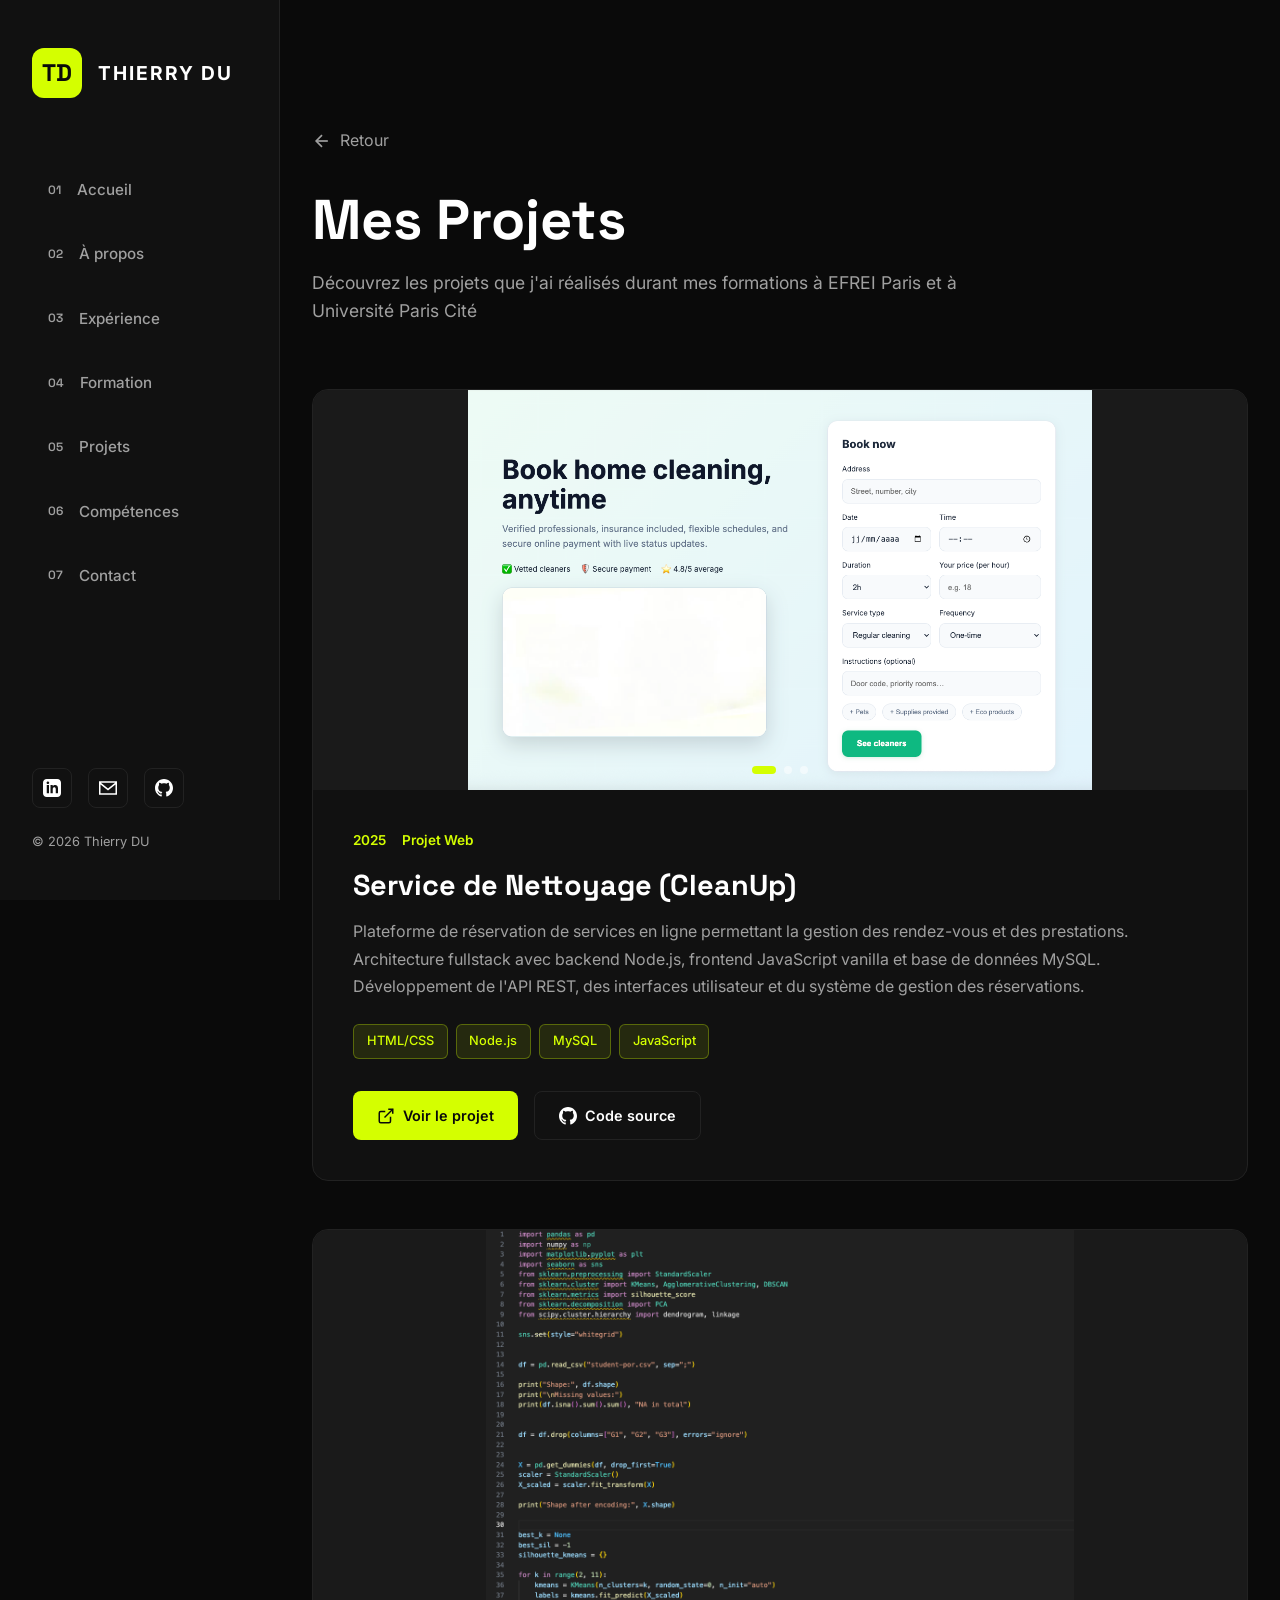
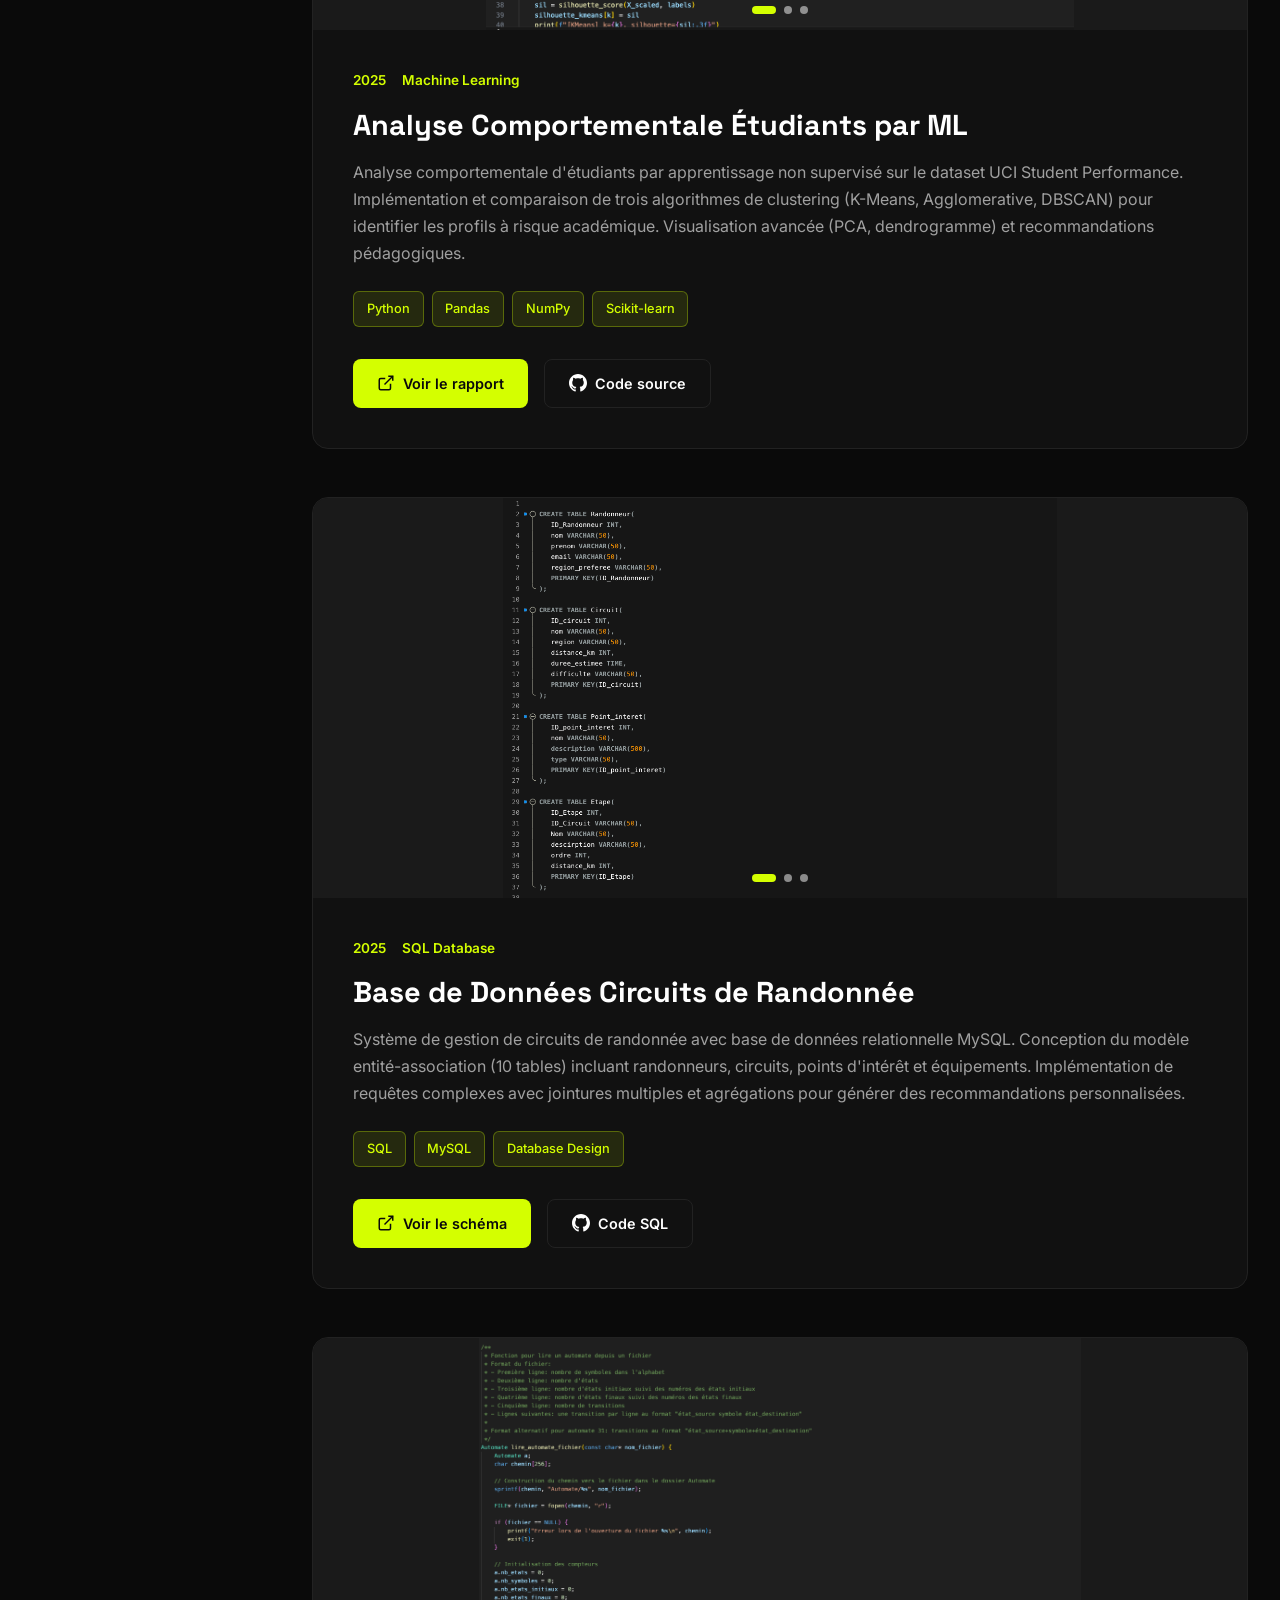
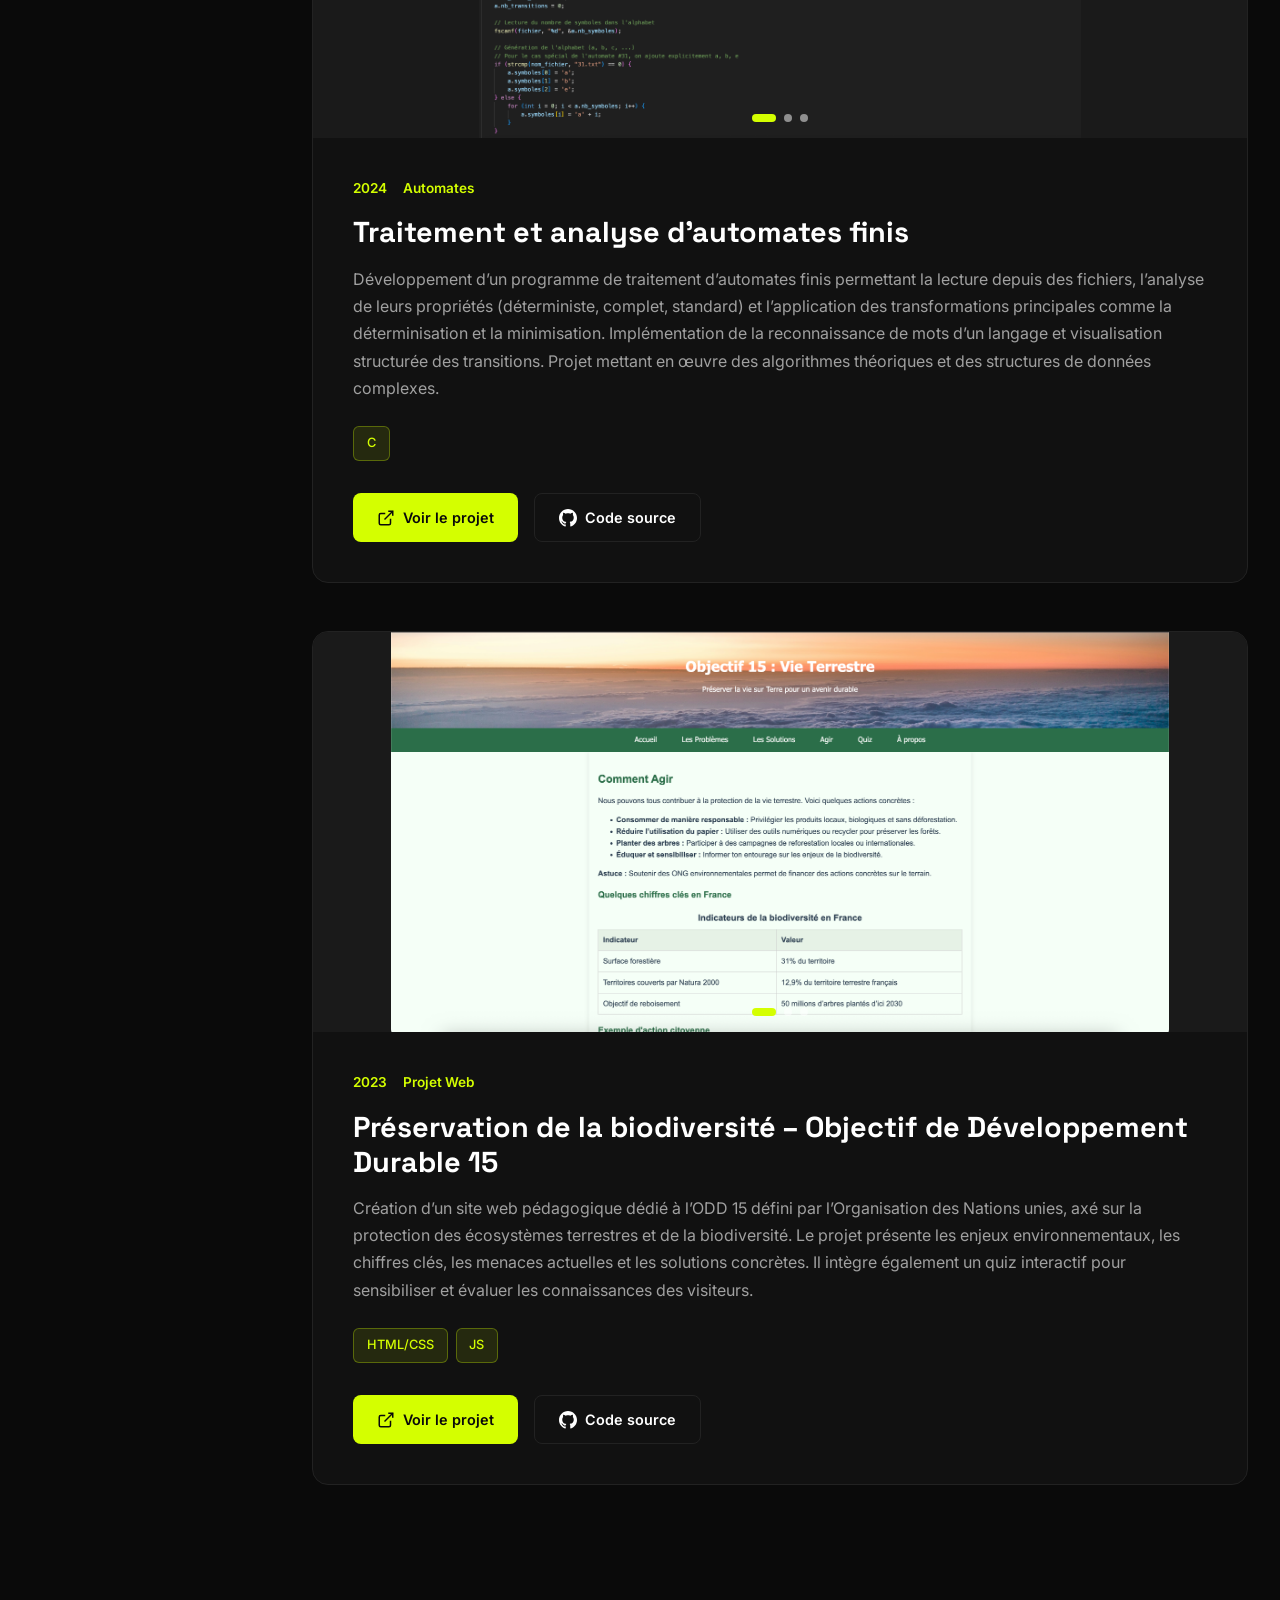
==== projet.html @ cf944ee0 "Add files via upload" ====
<!DOCTYPE html>
<html lang="fr">
<head>
    <meta charset="UTF-8">
    <meta name="viewport" content="width=device-width, initial-scale=1.0">
    <title>Mes Projets - Thierry DU</title>
    <link rel="stylesheet" href="style.css">
    <link rel="preconnect" href="https://fonts.googleapis.com">
    <link rel="preconnect" href="https://fonts.gstatic.com" crossorigin>
    <link href="https://fonts.googleapis.com/css2?family=Space+Grotesk:wght@400;500;600;700&family=Inter:wght@300;400;500;600;700&display=swap" rel="stylesheet">
</head>
<body>
    
    <!-- Sidebar Navigation -->
    <aside class="sidebar">
        <div class="logo">
            <span class="logo-initial">TD</span>
            <span class="logo-name">THIERRY DU</span>
        </div>
        
        <nav class="nav">
            <a href="index.html#home" class="nav-item">
                <span class="nav-number">01</span>
                <span class="nav-label">Accueil</span>
            </a>
            <a href="index.html#about" class="nav-item">
                <span class="nav-number">02</span>
                <span class="nav-label">À propos</span>
            </a>
            <a href="index.html#experience" class="nav-item">
                <span class="nav-number">03</span>
                <span class="nav-label">Expérience</span>
            </a>
            <a href="index.html#education" class="nav-item">
                <span class="nav-number">04</span>
                <span class="nav-label">Formation</span>
            </a>
            <!-- APRÈS (scroll vers la section) ✅ -->
        <a href="#projects-cta" class="nav-item">
            <span class="nav-number">05</span>
            <span class="nav-label">Projets</span>
        </a>

            <a href="index.html#skills" class="nav-item">
                <span class="nav-number">06</span>
                <span class="nav-label">Compétences</span>
            </a>
            <a href="index.html#contact" class="nav-item">
                <span class="nav-number">07</span>
                <span class="nav-label">Contact</span>
            </a>
        </nav>
        
        <div class="sidebar-footer">
            <div class="social-icons">
                <a href="https://www.linkedin.com/in/thierry-du-90647b320" target="_blank" class="social-link" aria-label="LinkedIn">
                    <svg viewBox="0 0 24 24" fill="currentColor">
                        <path d="M19 0h-14c-2.761 0-5 2.239-5 5v14c0 2.761 2.239 5 5 5h14c2.762 0 5-2.239 5-5v-14c0-2.761-2.238-5-5-5zm-11 19h-3v-11h3v11zm-1.5-12.268c-.966 0-1.75-.79-1.75-1.764s.784-1.764 1.75-1.764 1.75.79 1.75 1.764-.783 1.764-1.75 1.764zm13.5 12.268h-3v-5.604c0-3.368-4-3.113-4 0v5.604h-3v-11h3v1.765c1.396-2.586 7-2.777 7 2.476v6.759z"/>
                    </svg>
                </a>
                <a href="mailto:duthierry94@gmail.com" class="social-link" aria-label="Email">
                    <svg viewBox="0 0 24 24" fill="currentColor">
                        <path d="M0 3v18h24v-18h-24zm21.518 2l-9.518 7.713-9.518-7.713h19.036zm-19.518 14v-11.817l10 8.104 10-8.104v11.817h-20z"/>
                    </svg>
                </a>
                <a href="#" class="social-link" aria-label="GitHub">
                    <svg viewBox="0 0 24 24" fill="currentColor">
                        <path d="M12 0c-6.626 0-12 5.373-12 12 0 5.302 3.438 9.8 8.207 11.387.599.111.793-.261.793-.577v-2.234c-3.338.726-4.033-1.416-4.033-1.416-.546-1.387-1.333-1.756-1.333-1.756-1.089-.745.083-.729.083-.729 1.205.084 1.839 1.237 1.839 1.237 1.07 1.834 2.807 1.304 3.492.997.107-.775.418-1.305.762-1.604-2.665-.305-5.467-1.334-5.467-5.931 0-1.311.469-2.381 1.236-3.221-.124-.303-.535-1.524.117-3.176 0 0 1.008-.322 3.301 1.23.957-.266 1.983-.399 3.003-.404 1.02.005 2.047.138 3.006.404 2.291-1.552 3.297-1.23 3.297-1.23.653 1.653.242 2.874.118 3.176.77.84 1.235 1.911 1.235 3.221 0 4.609-2.807 5.624-5.479 5.921.43.372.823 1.102.823 2.222v3.293c0 .319.192.694.801.576 4.765-1.589 8.199-6.086 8.199-11.386 0-6.627-5.373-12-12-12z"/>
                    </svg>
                </a>
            </div>
            <p class="copyright">© 2026 Thierry DU</p>
        </div>
    </aside>

    <!-- Burger Menu Mobile -->
    <button class="burger-menu" aria-label="Menu">
        <span></span>
        <span></span>
        <span></span>
    </button>

    <!-- Main Content -->
    <main class="main-content">
        
        <!-- Page Header -->
        <section class="projects-header">
            <div class="container">
                <a href="index.html" class="back-link">
                    <svg width="20" height="20" viewBox="0 0 24 24" fill="none" stroke="currentColor" stroke-width="2">
                        <line x1="19" y1="12" x2="5" y2="12"></line>
                        <polyline points="12 19 5 12 12 5"></polyline>
                    </svg>
                    Retour
                </a>
                <h1 class="page-title">Mes Projets</h1>
                <p class="page-subtitle">
                    Découvrez les projets que j'ai réalisés durant mes formations à EFREI Paris et à Université Paris Cité
                </p>
            </div>
        </section>

        <!-- Projects Grid -->
        <section class="projects-section">
            <div class="container-large">
                <div class="projects-grid">
                    
                    <!-- Project 1 -->
                    <article class="project-card">
                        <div class="project-image-wrapper">
                            <div class="carousel">
                                <div class="carousel-track">
                                    <img src="../Portfolio/Image_Projets/CleanUp_Home.png" alt="CleanUp Home" class="carousel-img active">
                                    <img src="../Portfolio/Image_Projets/CleanUP_PopularServices.png" alt="CleanUp Services" class="carousel-img">
                                    <img src="../Portfolio/Image_Projets/CleanUP_Sign_in.png" alt="CleanUp Sign In" class="carousel-img">
                                </div>
                                <button class="carousel-btn prev" onclick="changeSlide(this, -1)" aria-label="Image précédente">
                                    <svg viewBox="0 0 24 24" fill="none" stroke="currentColor" stroke-width="2">
                                        <polyline points="15 18 9 12 15 6"></polyline>
                                    </svg>
                                </button>
                                <button class="carousel-btn next" onclick="changeSlide(this, 1)" aria-label="Image suivante">
                                    <svg viewBox="0 0 24 24" fill="none" stroke="currentColor" stroke-width="2">
                                        <polyline points="9 18 15 12 9 6"></polyline>
                                    </svg>
                                </button>
                                <div class="carousel-dots">
                                    <span class="dot active" onclick="goToSlide(this, 0)"></span>
                                    <span class="dot" onclick="goToSlide(this, 1)"></span>
                                    <span class="dot" onclick="goToSlide(this, 2)"></span>
                                </div>
                            </div>
                        </div>
                        <div class="project-content">
                            <div class="project-meta">
                                <span class="project-year">2025</span>
                                <span class="project-type">Projet Web</span>
                            </div>
                            <h2 class="project-title">Service de Nettoyage (CleanUp)</h2>
                            <p class="project-desc">
                                Plateforme de réservation de services en ligne permettant la gestion des rendez-vous et des prestations. 
                                Architecture fullstack avec backend Node.js, frontend JavaScript vanilla et base de données MySQL. 
                                Développement de l'API REST, des interfaces utilisateur et du système de gestion des réservations.
                            </p>
                            <div class="tags">
                                <span class="tag">HTML/CSS</span>
                                <span class="tag">Node.js</span>
                                <span class="tag">MySQL</span>
                                <span class="tag">JavaScript</span>
                            </div>
                            <div class="project-links">
                                <a href="#" class="btn btn-primary btn-sm">
                                    <svg width="18" height="18" viewBox="0 0 24 24" fill="none" stroke="currentColor" stroke-width="2">
                                        <path d="M18 13v6a2 2 0 0 1-2 2H5a2 2 0 0 1-2-2V8a2 2 0 0 1 2-2h6"></path>
                                        <polyline points="15 3 21 3 21 9"></polyline>
                                        <line x1="10" y1="14" x2="21" y2="3"></line>
                                    </svg>
                                    Voir le projet
                                </a>
                                <a href="#" class="btn btn-secondary btn-sm">
                                    <svg width="18" height="18" viewBox="0 0 24 24" fill="currentColor">
                                        <path d="M12 0c-6.626 0-12 5.373-12 12 0 5.302 3.438 9.8 8.207 11.387.599.111.793-.261.793-.577v-2.234c-3.338.726-4.033-1.416-4.033-1.416-.546-1.387-1.333-1.756-1.333-1.756-1.089-.745.083-.729.083-.729 1.205.084 1.839 1.237 1.839 1.237 1.07 1.834 2.807 1.304 3.492.997.107-.775.418-1.305.762-1.604-2.665-.305-5.467-1.334-5.467-5.931 0-1.311.469-2.381 1.236-3.221-.124-.303-.535-1.524.117-3.176 0 0 1.008-.322 3.301 1.23.957-.266 1.983-.399 3.003-.404 1.02.005 2.047.138 3.006.404 2.291-1.552 3.297-1.23 3.297-1.23.653 1.653.242 2.874.118 3.176.77.84 1.235 1.911 1.235 3.221 0 4.609-2.807 5.624-5.479 5.921.43.372.823 1.102.823 2.222v3.293c0 .319.192.694.801.576 4.765-1.589 8.199-6.086 8.199-11.386 0-6.627-5.373-12-12-12z"/>
                                    </svg>
                                    Code source
                                </a>
                            </div>
                        </div>
                    </article>

                    <!-- Project 2 -->
                    <article class="project-card">
                        <div class="project-image-wrapper">
                            <div class="carousel">
                                <div class="carousel-track">
                                    <img src="../Portfolio/Image_Projets/Projet_ML.png" alt="ML Project" class="carousel-img active">
                                    <img src="../Portfolio/Image_Projets/Projet_ML_2.png" alt="ML Clustering" class="carousel-img">
                                    <img src="../Portfolio/Image_Projets/Projet_ML_2.png" alt="ML Analysis" class="carousel-img">
                                </div>
                                <button class="carousel-btn prev" onclick="changeSlide(this, -1)" aria-label="Image précédente">
                                    <svg viewBox="0 0 24 24" fill="none" stroke="currentColor" stroke-width="2">
                                        <polyline points="15 18 9 12 15 6"></polyline>
                                    </svg>
                                </button>
                                <button class="carousel-btn next" onclick="changeSlide(this, 1)" aria-label="Image suivante">
                                    <svg viewBox="0 0 24 24" fill="none" stroke="currentColor" stroke-width="2">
                                        <polyline points="9 18 15 12 9 6"></polyline>
                                    </svg>
                                </button>
                                <div class="carousel-dots">
                                    <span class="dot active" onclick="goToSlide(this, 0)"></span>
                                    <span class="dot" onclick="goToSlide(this, 1)"></span>
                                    <span class="dot" onclick="goToSlide(this, 2)"></span>
                                </div>
                            </div>
                        </div>
                        <div class="project-content">
                            <div class="project-meta">
                                <span class="project-year">2025</span>
                                <span class="project-type">Machine Learning</span>
                            </div>
                            <h2 class="project-title">Analyse Comportementale Étudiants par ML</h2>
                            <p class="project-desc">
                                Analyse comportementale d'étudiants par apprentissage non supervisé sur le dataset UCI Student Performance. 
                                Implémentation et comparaison de trois algorithmes de clustering (K-Means, Agglomerative, DBSCAN) pour identifier 
                                les profils à risque académique. Visualisation avancée (PCA, dendrogramme) et recommandations pédagogiques.
                            </p>
                            <div class="tags">
                                <span class="tag">Python</span>
                                <span class="tag">Pandas</span>
                                <span class="tag">NumPy</span>
                                <span class="tag">Scikit-learn</span>
                            </div>
                            <div class="project-links">
                                <a href="Projet-ML-Thierry_DU_Alexandre_LE_GALLIARD.pdf" target="_blank" class="btn btn-primary btn-sm">
                                    <svg width="18" height="18" viewBox="0 0 24 24" fill="none" stroke="currentColor" stroke-width="2">
                                        <path d="M18 13v6a2 2 0 0 1-2 2H5a2 2 0 0 1-2-2V8a2 2 0 0 1 2-2h6"></path>
                                        <polyline points="15 3 21 3 21 9"></polyline>
                                        <line x1="10" y1="14" x2="21" y2="3"></line>
                                    </svg>
                                    Voir le rapport
                                </a>
                                <a href="#" class="btn btn-secondary btn-sm">
                                    <svg width="18" height="18" viewBox="0 0 24 24" fill="currentColor">
                                        <path d="M12 0c-6.626 0-12 5.373-12 12 0 5.302 3.438 9.8 8.207 11.387.599.111.793-.261.793-.577v-2.234c-3.338.726-4.033-1.416-4.033-1.416-.546-1.387-1.333-1.756-1.333-1.756-1.089-.745.083-.729.083-.729 1.205.084 1.839 1.237 1.839 1.237 1.07 1.834 2.807 1.304 3.492.997.107-.775.418-1.305.762-1.604-2.665-.305-5.467-1.334-5.467-5.931 0-1.311.469-2.381 1.236-3.221-.124-.303-.535-1.524.117-3.176 0 0 1.008-.322 3.301 1.23.957-.266 1.983-.399 3.003-.404 1.02.005 2.047.138 3.006.404 2.291-1.552 3.297-1.23 3.297-1.23.653 1.653.242 2.874.118 3.176.77.84 1.235 1.911 1.235 3.221 0 4.609-2.807 5.624-5.479 5.921.43.372.823 1.102.823 2.222v3.293c0 .319.192.694.801.576 4.765-1.589 8.199-6.086 8.199-11.386 0-6.627-5.373-12-12-12z"/>
                                    </svg>
                                    Code source
                                </a>
                            </div>
                        </div>
                    </article>

                    <!-- Project 3 -->
                    <article class="project-card">
                        <div class="project-image-wrapper">
                            <div class="carousel">
                                <div class="carousel-track">
                                    <img src="../Portfolio/Image_Projets/Projet_BDD_1.png" alt="Database Project" class="carousel-img active">
                                    <img src="../Portfolio/Image_Projets/Projet_BDD_2.png" alt="Database Schema" class="carousel-img">
                                    <img src="../Portfolio/Image_Projets/Projet_BDD_3.png" alt="Database Queries" class="carousel-img">
                                </div>
                                <button class="carousel-btn prev" onclick="changeSlide(this, -1)" aria-label="Image précédente">
                                    <svg viewBox="0 0 24 24" fill="none" stroke="currentColor" stroke-width="2">
                                        <polyline points="15 18 9 12 15 6"></polyline>
                                    </svg>
                                </button>
                                <button class="carousel-btn next" onclick="changeSlide(this, 1)" aria-label="Image suivante">
                                    <svg viewBox="0 0 24 24" fill="none" stroke="currentColor" stroke-width="2">
                                        <polyline points="9 18 15 12 9 6"></polyline>
                                    </svg>
                                </button>
                                <div class="carousel-dots">
                                    <span class="dot active" onclick="goToSlide(this, 0)"></span>
                                    <span class="dot" onclick="goToSlide(this, 1)"></span>
                                    <span class="dot" onclick="goToSlide(this, 2)"></span>
                                </div>
                            </div>
                        </div>
                        <div class="project-content">
                            <div class="project-meta">
                                <span class="project-year">2025</span>
                                <span class="project-type">SQL Database</span>
                            </div>
                            <h2 class="project-title">Base de Données Circuits de Randonnée</h2>
                            <p class="project-desc">
                                Système de gestion de circuits de randonnée avec base de données relationnelle MySQL. 
                                Conception du modèle entité-association (10 tables) incluant randonneurs, circuits, points d'intérêt et équipements. 
                                Implémentation de requêtes complexes avec jointures multiples et agrégations pour générer des recommandations personnalisées.
                            </p>
                            <div class="tags">
                                <span class="tag">SQL</span>
                                <span class="tag">MySQL</span>
                                <span class="tag">Database Design</span>
                            </div>
                            <div class="project-links">
                                <a href="#" class="btn btn-primary btn-sm">
                                    <svg width="18" height="18" viewBox="0 0 24 24" fill="none" stroke="currentColor" stroke-width="2">
                                        <path d="M18 13v6a2 2 0 0 1-2 2H5a2 2 0 0 1-2-2V8a2 2 0 0 1 2-2h6"></path>
                                        <polyline points="15 3 21 3 21 9"></polyline>
                                        <line x1="10" y1="14" x2="21" y2="3"></line>
                                    </svg>
                                    Voir le schéma
                                </a>
                                <a href="#" class="btn btn-secondary btn-sm">
                                    <svg width="18" height="18" viewBox="0 0 24 24" fill="currentColor">
                                        <path d="M12 0c-6.626 0-12 5.373-12 12 0 5.302 3.438 9.8 8.207 11.387.599.111.793-.261.793-.577v-2.234c-3.338.726-4.033-1.416-4.033-1.416-.546-1.387-1.333-1.756-1.333-1.756-1.089-.745.083-.729.083-.729 1.205.084 1.839 1.237 1.839 1.237 1.07 1.834 2.807 1.304 3.492.997.107-.775.418-1.305.762-1.604-2.665-.305-5.467-1.334-5.467-5.931 0-1.311.469-2.381 1.236-3.221-.124-.303-.535-1.524.117-3.176 0 0 1.008-.322 3.301 1.23.957-.266 1.983-.399 3.003-.404 1.02.005 2.047.138 3.006.404 2.291-1.552 3.297-1.23 3.297-1.23.653 1.653.242 2.874.118 3.176.77.84 1.235 1.911 1.235 3.221 0 4.609-2.807 5.624-5.479 5.921.43.372.823 1.102.823 2.222v3.293c0 .319.192.694.801.576 4.765-1.589 8.199-6.086 8.199-11.386 0-6.627-5.373-12-12-12z"/>
                                    </svg>
                                    Code SQL
                                </a>
                            </div>
                        </div>
                    </article>
                    
                    <!-- Project 4 -->
                    <article class="project-card">
                        <div class="project-image-wrapper">
                            <div class="carousel">
                                <div class="carousel-track">
                                    <img src="../Portfolio/Image_Projets/Automate.png" alt="CleanUp Home" class="carousel-img active">
                                </div>
                                <button class="carousel-btn prev" onclick="changeSlide(this, -1)" aria-label="Image précédente">
                                    <svg viewBox="0 0 24 24" fill="none" stroke="currentColor" stroke-width="2">
                                        <polyline points="15 18 9 12 15 6"></polyline>
                                    </svg>
                                </button>
                                <button class="carousel-btn next" onclick="changeSlide(this, 1)" aria-label="Image suivante">
                                    <svg viewBox="0 0 24 24" fill="none" stroke="currentColor" stroke-width="2">
                                        <polyline points="9 18 15 12 9 6"></polyline>
                                    </svg>
                                </button>
                                <div class="carousel-dots">
                                    <span class="dot active" onclick="goToSlide(this, 0)"></span>
                                    <span class="dot" onclick="goToSlide(this, 1)"></span>
                                    <span class="dot" onclick="goToSlide(this, 2)"></span>
                                </div>
                            </div>
                        </div>
                        <div class="project-content">
                            <div class="project-meta">
                                <span class="project-year">2024</span>
                                <span class="project-type">Automates</span>
                            </div>
                            <h2 class="project-title">Traitement et analyse d’automates finis</h2>
                            <p class="project-desc">
                               Développement d’un programme de traitement d’automates finis permettant la lecture depuis des fichiers, l’analyse de leurs propriétés (déterministe, complet, standard) et l’application des transformations principales comme la déterminisation et la minimisation. Implémentation de la reconnaissance de mots d’un langage et visualisation structurée des transitions. Projet mettant en œuvre des algorithmes théoriques et des structures de données complexes.
                            </p>
                            <div class="tags">
                                <span class="tag">C</span>
                            </div>
                            <div class="project-links">
                                <a href="#" class="btn btn-primary btn-sm">
                                    <svg width="18" height="18" viewBox="0 0 24 24" fill="none" stroke="currentColor" stroke-width="2">
                                        <path d="M18 13v6a2 2 0 0 1-2 2H5a2 2 0 0 1-2-2V8a2 2 0 0 1 2-2h6"></path>
                                        <polyline points="15 3 21 3 21 9"></polyline>
                                        <line x1="10" y1="14" x2="21" y2="3"></line>
                                    </svg>
                                    Voir le projet
                                </a>
                                <a href="#" class="btn btn-secondary btn-sm">
                                    <svg width="18" height="18" viewBox="0 0 24 24" fill="currentColor">
                                        <path d="M12 0c-6.626 0-12 5.373-12 12 0 5.302 3.438 9.8 8.207 11.387.599.111.793-.261.793-.577v-2.234c-3.338.726-4.033-1.416-4.033-1.416-.546-1.387-1.333-1.756-1.333-1.756-1.089-.745.083-.729.083-.729 1.205.084 1.839 1.237 1.839 1.237 1.07 1.834 2.807 1.304 3.492.997.107-.775.418-1.305.762-1.604-2.665-.305-5.467-1.334-5.467-5.931 0-1.311.469-2.381 1.236-3.221-.124-.303-.535-1.524.117-3.176 0 0 1.008-.322 3.301 1.23.957-.266 1.983-.399 3.003-.404 1.02.005 2.047.138 3.006.404 2.291-1.552 3.297-1.23 3.297-1.23.653 1.653.242 2.874.118 3.176.77.84 1.235 1.911 1.235 3.221 0 4.609-2.807 5.624-5.479 5.921.43.372.823 1.102.823 2.222v3.293c0 .319.192.694.801.576 4.765-1.589 8.199-6.086 8.199-11.386 0-6.627-5.373-12-12-12z"/>
                                    </svg>
                                    Code source
                                </a>
                            </div>
                        </div>
                    </article>

                    <!-- Project 5 -->
                    <article class="project-card">
                        <div class="project-image-wrapper">
                            <div class="carousel">
                                <div class="carousel-track">
                                    <img src="../Portfolio/Image_Projets/Web_ODD.png" alt="CleanUp Home" class="carousel-img active">
                                    <img src="../Portfolio/Image_Projets/Web_ODD_2.png" alt="CleanUp Home" class="carousel-img active">

                                </div>
                                <button class="carousel-btn prev" onclick="changeSlide(this, -1)" aria-label="Image précédente">
                                    <svg viewBox="0 0 24 24" fill="none" stroke="currentColor" stroke-width="2">
                                        <polyline points="15 18 9 12 15 6"></polyline>
                                    </svg>
                                </button>
                                <button class="carousel-btn next" onclick="changeSlide(this, 1)" aria-label="Image suivante">
                                    <svg viewBox="0 0 24 24" fill="none" stroke="currentColor" stroke-width="2">
                                        <polyline points="9 18 15 12 9 6"></polyline>
                                    </svg>
                                </button>
                                <div class="carousel-dots">
                                    <span class="dot active" onclick="goToSlide(this, 0)"></span>
                                    <span class="dot" onclick="goToSlide(this, 1)"></span>
                                    <span class="dot" onclick="goToSlide(this, 2)"></span>
                                </div>
                            </div>
                        </div>
                        <div class="project-content">
                            <div class="project-meta">
                                <span class="project-year">2023</span>
                                <span class="project-type">Projet Web</span>
                            </div>
                            <h2 class="project-title">Préservation de la biodiversité – Objectif de Développement Durable 15</h2>
                            <p class="project-desc">
                                     Création d’un site web pédagogique dédié à l’ODD 15 défini par l’Organisation des Nations unies, axé sur la protection des écosystèmes terrestres et de la biodiversité. Le projet présente les enjeux environnementaux, les chiffres clés, les menaces actuelles et les solutions concrètes. Il intègre également un quiz interactif pour sensibiliser et évaluer les connaissances des visiteurs.                            </p>
                            <div class="tags">
                                <span class="tag">HTML/CSS</span>                               
                                <span class="tag">JS</span>

                            </div>
                            <div class="project-links">
                                <a href="#" class="btn btn-primary btn-sm">
                                    <svg width="18" height="18" viewBox="0 0 24 24" fill="none" stroke="currentColor" stroke-width="2">
                                        <path d="M18 13v6a2 2 0 0 1-2 2H5a2 2 0 0 1-2-2V8a2 2 0 0 1 2-2h6"></path>
                                        <polyline points="15 3 21 3 21 9"></polyline>
                                        <line x1="10" y1="14" x2="21" y2="3"></line>
                                    </svg>
                                    Voir le projet
                                </a>
                                <a href="#" class="btn btn-secondary btn-sm">
                                    <svg width="18" height="18" viewBox="0 0 24 24" fill="currentColor">
                                        <path d="M12 0c-6.626 0-12 5.373-12 12 0 5.302 3.438 9.8 8.207 11.387.599.111.793-.261.793-.577v-2.234c-3.338.726-4.033-1.416-4.033-1.416-.546-1.387-1.333-1.756-1.333-1.756-1.089-.745.083-.729.083-.729 1.205.084 1.839 1.237 1.839 1.237 1.07 1.834 2.807 1.304 3.492.997.107-.775.418-1.305.762-1.604-2.665-.305-5.467-1.334-5.467-5.931 0-1.311.469-2.381 1.236-3.221-.124-.303-.535-1.524.117-3.176 0 0 1.008-.322 3.301 1.23.957-.266 1.983-.399 3.003-.404 1.02.005 2.047.138 3.006.404 2.291-1.552 3.297-1.23 3.297-1.23.653 1.653.242 2.874.118 3.176.77.84 1.235 1.911 1.235 3.221 0 4.609-2.807 5.624-5.479 5.921.43.372.823 1.102.823 2.222v3.293c0 .319.192.694.801.576 4.765-1.589 8.199-6.086 8.199-11.386 0-6.627-5.373-12-12-12z"/>
                                    </svg>
                                    Code source
                                </a>
                            </div>
                        </div>
                    </article>
                    <!-- Project 5 -->
                    <article class="project-card">
                        <div class="project-image-wrapper">
                            <div class="carousel">
                                <div class="carousel-track">
                                    <img src="../Portfolio/Image_Projets/Projet C.png" alt="CleanUp Home" class="carousel-img active">

                                </div>
                                <button class="carousel-btn prev" onclick="changeSlide(this, -1)" aria-label="Image précédente">
                                    <svg viewBox="0 0 24 24" fill="none" stroke="currentColor" stroke-width="2">
                                        <polyline points="15 18 9 12 15 6"></polyline>
                                    </svg>
                                </button>
                                <button class="carousel-btn next" onclick="changeSlide(this, 1)" aria-label="Image suivante">
                                    <svg viewBox="0 0 24 24" fill="none" stroke="currentColor" stroke-width="2">
                                        <polyline points="9 18 15 12 9 6"></polyline>
                                    </svg>
                                </button>
                                <div class="carousel-dots">
                                    <span class="dot active" onclick="goToSlide(this, 0)"></span>
                                    <span class="dot" onclick="goToSlide(this, 1)"></span>
                                    <span class="dot" onclick="goToSlide(this, 2)"></span>
                                </div>
                            </div>
                        </div>
                        <div class="project-content">
                            <div class="project-meta">
                                <span class="project-year">2023</span>
                                <span class="project-type">Projet C</span>
                            </div>
                            <h2 class="project-title">Rover Run! – Simulation et optimisation de déplacements autonomes</h2>
                            <p class="project-desc">
                                Développement d’une application en C simulant les déplacements d’un rover sur une carte contenant différents types de terrains et obstacles. Le programme calcule les trajectoires possibles, sélectionne la meilleure séquence de mouvements et met à jour la position du rover à chaque phase. Il intègre la gestion des limites de carte, des zones dangereuses et l’impact des sols sur les déplacements, avec une architecture modulaire et structurée.
                            </p>
                            <div class="tags">
                                <span class="tag">C</span>                               
                            </div>
                            <div class="project-links">
                                <a href="#" class="btn btn-primary btn-sm">
                                    <svg width="18" height="18" viewBox="0 0 24 24" fill="none" stroke="currentColor" stroke-width="2">
                                        <path d="M18 13v6a2 2 0 0 1-2 2H5a2 2 0 0 1-2-2V8a2 2 0 0 1 2-2h6"></path>
                                        <polyline points="15 3 21 3 21 9"></polyline>
                                        <line x1="10" y1="14" x2="21" y2="3"></line>
                                    </svg>
                                    Voir le projet
                                </a>
                                <a href="#" class="btn btn-secondary btn-sm">
                                    <svg width="18" height="18" viewBox="0 0 24 24" fill="currentColor">
                                        <path d="M12 0c-6.626 0-12 5.373-12 12 0 5.302 3.438 9.8 8.207 11.387.599.111.793-.261.793-.577v-2.234c-3.338.726-4.033-1.416-4.033-1.416-.546-1.387-1.333-1.756-1.333-1.756-1.089-.745.083-.729.083-.729 1.205.084 1.839 1.237 1.839 1.237 1.07 1.834 2.807 1.304 3.492.997.107-.775.418-1.305.762-1.604-2.665-.305-5.467-1.334-5.467-5.931 0-1.311.469-2.381 1.236-3.221-.124-.303-.535-1.524.117-3.176 0 0 1.008-.322 3.301 1.23.957-.266 1.983-.399 3.003-.404 1.02.005 2.047.138 3.006.404 2.291-1.552 3.297-1.23 3.297-1.23.653 1.653.242 2.874.118 3.176.77.84 1.235 1.911 1.235 3.221 0 4.609-2.807 5.624-5.479 5.921.43.372.823 1.102.823 2.222v3.293c0 .319.192.694.801.576 4.765-1.589 8.199-6.086 8.199-11.386 0-6.627-5.373-12-12-12z"/>
                                    </svg>
                                    Code source
                                </a>
                            </div>
                        </div>
                    </article>
                    <!-- Projects 4-6 (structure identique, remplace les contenus) -->
                    <!-- Tu peux copier-coller la structure du Project 3 et modifier le contenu -->

                </div>
            </div>
        </section>

    </main>

    <script src="script.js"></script>
</body>
</html>
---- style.css ----
/* ========== VARIABLES ========== */
:root {
    --primary: #d4ff00;
    --primary-dark: #a8cc00;
    --bg-dark: #0a0a0a;
    --bg-card: #111111;
    --text-primary: #ffffff;
    --text-secondary: #a0a0a0;
    --border: #222222;
    --transition: all 0.3s cubic-bezier(0.4, 0, 0.2, 1);
}

/* ========== RESET ========== */
* {
    margin: 0;
    padding: 0;
    box-sizing: border-box;
}

html {
    scroll-behavior: smooth;
    font-size: 16px;
}

body {
    font-family: 'Inter', sans-serif;
    background: var(--bg-dark);
    color: var(--text-primary);
    line-height: 1.6;
    overflow-x: hidden;
}

h1, h2, h3, h4, h5, h6 {
    font-family: 'Space Grotesk', sans-serif;
    font-weight: 700;
    line-height: 1.2;
}

img {
    max-width: 100%;
    display: block;
}

a {
    text-decoration: none;
    color: inherit;
}

/* ========== SIDEBAR ========== */
.sidebar {
    position: fixed;
    left: 0;
    top: 0;
    width: 280px;
    height: 100vh;
    background: var(--bg-card);
    border-right: 1px solid var(--border);
    display: flex;
    flex-direction: column;
    padding: 3rem 2rem;
    z-index: 1000;
}

.logo {
    display: flex;
    align-items: center;
    gap: 1rem;
    margin-bottom: 4rem;
}

.logo-initial {
    width: 50px;
    height: 50px;
    background: var(--primary);
    color: var(--bg-dark);
    border-radius: 12px;
    display: flex;
    align-items: center;
    justify-content: center;
    font-size: 1.5rem;
    font-weight: 700;
    font-family: 'Space Grotesk', sans-serif;
}

.logo-name {
    font-size: 1.2rem;
    font-weight: 700;
    letter-spacing: 2px;
}

.nav {
    flex: 1;
    display: flex;
    flex-direction: column;
    gap: 0.5rem;
}

.nav-item {
    display: flex;
    align-items: center;
    gap: 1rem;
    padding: 1rem;
    border-radius: 8px;
    transition: var(--transition);
    position: relative;
}

.nav-item::before {
    content: '';
    position: absolute;
    left: 0;
    top: 50%;
    transform: translateY(-50%);
    width: 3px;
    height: 0;
    background: var(--primary);
    transition: var(--transition);
}

.nav-item:hover::before,
.nav-item.active::before {
    height: 60%;
}

.nav-item:hover {
    background: rgba(212, 255, 0, 0.05);
}

.nav-item.active {
    background: rgba(212, 255, 0, 0.1);
}

.nav-number {
    font-size: 0.75rem;
    color: var(--text-secondary);
    font-family: 'Space Grotesk', sans-serif;
    font-weight: 600;
}

.nav-item.active .nav-number,
.nav-item:hover .nav-number {
    color: var(--primary);
}

.nav-label {
    font-size: 0.95rem;
    color: var(--text-secondary);
    font-weight: 500;
}

.nav-item.active .nav-label,
.nav-item:hover .nav-label {
    color: var(--text-primary);
}

.sidebar-footer {
    margin-top: auto;
}

.social-icons {
    display: flex;
    gap: 1rem;
    margin-bottom: 1.5rem;
}

.social-link {
    width: 40px;
    height: 40px;
    display: flex;
    align-items: center;
    justify-content: center;
    border: 1px solid var(--border);
    border-radius: 8px;
    transition: var(--transition);
}

.social-link svg {
    width: 18px;
    height: 18px;
}

.social-link:hover {
    background: var(--primary);
    border-color: var(--primary);
    color: var(--bg-dark);
}

.copyright {
    font-size: 0.8rem;
    color: var(--text-secondary);
}

/* ========== BURGER MENU ========== */
.burger-menu {
    display: none;
    position: fixed;
    top: 2rem;
    right: 2rem;
    z-index: 2000;
    background: var(--bg-card);
    border: 1px solid var(--border);
    width: 50px;
    height: 50px;
    border-radius: 8px;
    flex-direction: column;
    align-items: center;
    justify-content: center;
    gap: 5px;
    cursor: pointer;
    transition: var(--transition);
}

.burger-menu span {
    width: 24px;
    height: 2px;
    background: var(--text-primary);
    transition: var(--transition);
}

.burger-menu.active span:nth-child(1) {
    transform: rotate(45deg) translate(6px, 6px);
}

.burger-menu.active span:nth-child(2) {
    opacity: 0;
}

.burger-menu.active span:nth-child(3) {
    transform: rotate(-45deg) translate(6px, -6px);
}

/* ========== MAIN CONTENT ========== */
.main-content {
    margin-left: 280px;
    min-height: 100vh;
}

.container {
    max-width: 1000px;
    margin: 0 auto;
    padding: 0 2rem;
}

.container-large {
    max-width: 1400px;
    margin: 0 auto;
    padding: 0 2rem;
}

/* ========== SECTIONS ========== */
.section {
    padding: 8rem 0;
}

.section-alt {
    background: var(--bg-card);
}

.section-header {
    margin-bottom: 4rem;
}

.section-number {
    display: block;
    font-size: 0.9rem;
    color: var(--primary);
    font-family: 'Space Grotesk', sans-serif;
    font-weight: 600;
    margin-bottom: 1rem;
}

.section-title {
    font-size: 3rem;
    margin-bottom: 1rem;
}

/* ========== HERO SECTION ========== */
.hero {
    min-height: 100vh;
    display: flex;
    align-items: center;
    padding: 4rem 0;
}

.hero-badge {
    display: inline-flex;
    align-items: center;
    gap: 0.5rem;
    padding: 0.5rem 1rem;
    background: rgba(212, 255, 0, 0.1);
    border: 1px solid var(--primary);
    border-radius: 50px;
    font-size: 0.85rem;
    color: var(--primary);
    margin-bottom: 2rem;
}

.status-dot {
    width: 8px;
    height: 8px;
    background: var(--primary);
    border-radius: 50%;
    animation: pulse 2s infinite;
}

@keyframes pulse {
    0%, 100% {
        opacity: 1;
    }
    50% {
        opacity: 0.5;
    }
}

.hero-title {
    font-size: clamp(2.5rem, 6vw, 4.5rem);
    margin-bottom: 1.5rem;
}

.highlight {
    position: relative;
    display: inline-block;
}

.highlight::after {
    content: '';
    position: absolute;
    bottom: 0;
    left: 0;
    width: 100%;
    height: 0.3em;
    background: var(--primary);
    z-index: -1;
}

.hero-subtitle {
    font-size: 1.1rem;
    color: var(--text-secondary);
    max-width: 700px;
    margin-bottom: 3rem;
    line-height: 1.8;
}

.hero-subtitle strong {
    color: var(--text-primary);
}

.hero-cta {
    display: flex;
    gap: 1rem;
    margin-bottom: 4rem;
}

.btn {
    display: inline-flex;
    align-items: center;
    gap: 0.5rem;
    padding: 1rem 2rem;
    border-radius: 8px;
    font-weight: 600;
    font-size: 0.95rem;
    transition: var(--transition);
    cursor: pointer;
    border: none;
    font-family: 'Inter', sans-serif;
}

.btn-primary {
    background: var(--primary);
    color: var(--bg-dark);
}

.btn-primary:hover {
    background: var(--primary-dark);
    transform: translateY(-2px);
}

.btn-secondary {
    background: transparent;
    color: var(--text-primary);
    border: 1px solid var(--border);
}

.btn-secondary:hover {
    border-color: var(--primary);
    background: rgba(212, 255, 0, 0.05);
}

.btn-sm {
    padding: 0.75rem 1.5rem;
    font-size: 0.9rem;
}

.scroll-hint {
    display: flex;
    align-items: center;
    gap: 1rem;
    color: var(--text-secondary);
    font-size: 0.85rem;
}

.scroll-line {
    width: 60px;
    height: 1px;
    background: var(--text-secondary);
}

/* ========== ABOUT SECTION ========== */
.about-content {
    max-width: 800px;
}

.lead {
    font-size: 1.3rem;
    font-weight: 500;
    color: var(--text-primary);
    margin-bottom: 1.5rem;
}

.about-text p {
    color: var(--text-secondary);
    margin-bottom: 1.5rem;
}

.stats-grid {
    display: grid;
    grid-template-columns: repeat(3, 1fr);
    gap: 2rem;
    margin-top: 3rem;
}

.stat-card {
    text-align: center;
}

.stat-number {
    font-size: 3rem;
    font-weight: 700;
    color: var(--primary);
    font-family: 'Space Grotesk', sans-serif;
}

.stat-label {
    color: var(--text-secondary);
    font-size: 0.9rem;
    margin-top: 0.5rem;
}

/* ========== TIMELINE ========== */
.timeline {
    position: relative;
    padding-left: 3rem;
}

.timeline::before {
    content: '';
    position: absolute;
    left: 0;
    top: 0;
    bottom: 0;
    width: 2px;
    background: var(--border);
}

.timeline-item {
    position: relative;
    margin-bottom: 3rem;
}

.timeline-marker {
    position: absolute;
    left: -3.5rem;
    top: 0;
    width: 14px;
    height: 14px;
    background: var(--primary);
    border-radius: 50%;
    border: 3px solid var(--bg-card);
}

.timeline-date {
    font-size: 0.85rem;
    color: var(--primary);
    font-weight: 600;
    margin-bottom: 0.5rem;
}

.timeline-title {
    font-size: 1.5rem;
    margin-bottom: 0.3rem;
}

.timeline-company {
    color: var(--text-secondary);
    margin-bottom: 1rem;
}

.timeline-desc {
    color: var(--text-secondary);
    margin-bottom: 1rem;
    padding-left: 1.5rem;
}

.timeline-desc li {
    margin-bottom: 0.5rem;
}

/* ========== TAGS ========== */
.tags {
    display: flex;
    flex-wrap: wrap;
    gap: 0.5rem;
}

.tag {
    padding: 0.4rem 0.8rem;
    background: rgba(212, 255, 0, 0.1);
    border: 1px solid rgba(212, 255, 0, 0.3);
    border-radius: 6px;
    font-size: 0.8rem;
    color: var(--primary);
    font-weight: 500;
}

/* ========== EDUCATION TIMELINE ========== */
.timeline-education {
    position: relative;
    max-width: 1200px;
    margin: 4rem auto 0;
    padding: 2rem 0;
}

/* Ligne centrale */
.timeline-line {
    position: absolute;
    left: 50%;
    top: 0;
    bottom: 0;
    width: 3px;
    background: linear-gradient(180deg, transparent, var(--primary), transparent);
    transform: translateX(-50%);
}

/* Bloc timeline */
.timeline-block {
    position: relative;
    display: flex;
    align-items: center;
    margin-bottom: 4rem;
}

/* Timeline Dot */
.timeline-dot {
    position: absolute;
    left: 50%;
    transform: translateX(-50%);
    width: 24px;
    height: 24px;
    background: var(--bg-dark);
    border: 3px solid var(--primary);
    border-radius: 50%;
    z-index: 10;
    display: flex;
    align-items: center;
    justify-content: center;
    transition: var(--transition);
}

.dot-inner {
    width: 10px;
    height: 10px;
    background: var(--primary);
    border-radius: 50%;
    animation: pulse 2s ease-in-out infinite;
}

@keyframes pulse {
    0%, 100% {
        opacity: 1;
        transform: scale(1);
    }
    50% {
        opacity: 0.5;
        transform: scale(1.3);
    }
}

.timeline-block:hover .timeline-dot {
    transform: translateX(-50%) scale(1.3);
    box-shadow: 0 0 20px var(--primary);
}

/* Cards */
.timeline-card {
    width: 45%;
    background: var(--bg-card);
    border: 1px solid var(--border);
    border-radius: 16px;
    padding: 2rem;
    position: relative;
    transition: var(--transition);
}

/* Flèche vers le centre */
.timeline-card::before {
    content: '';
    position: absolute;
    top: 30px;
    width: 0;
    height: 0;
    border-style: solid;
}

/* Disposition Gauche */
.timeline-block.left {
    justify-content: flex-start;
}

.timeline-block.left .timeline-card {
    margin-right: auto;
    padding-right: 2.5rem;
}

.timeline-block.left .timeline-card::before {
    right: -15px;
    border-width: 15px 0 15px 15px;
    border-color: transparent transparent transparent var(--border);
}

/* Disposition Droite */
.timeline-block.right {
    justify-content: flex-end;
}

.timeline-block.right .timeline-card {
    margin-left: auto;
    padding-left: 2.5rem;
}

.timeline-block.right .timeline-card::before {
    left: -15px;
    border-width: 15px 15px 15px 0;
    border-color: transparent var(--border) transparent transparent;
}

/* Hover Effects */
.timeline-card:hover {
    border-color: var(--primary);
    transform: translateY(-5px);
    box-shadow: 0 10px 30px rgba(212, 255, 0, 0.2);
}

.timeline-block.left .timeline-card:hover {
    transform: translateY(-5px) translateX(-10px);
}

.timeline-block.right .timeline-card:hover {
    transform: translateY(-5px) translateX(10px);
}

/* Card Content */
.card-icon {
    font-size: 3rem;
    margin-bottom: 1rem;
    display: inline-block;
}

.card-year {
    display: inline-block;
    padding: 0.4rem 1rem;
    background: rgba(212, 255, 0, 0.1);
    border: 1px solid var(--primary);
    border-radius: 50px;
    font-size: 0.8rem;
    color: var(--primary);
    font-weight: 600;
    margin-bottom: 1rem;
}

.card-title {
    font-size: 1.4rem;
    margin-bottom: 0.5rem;
    color: var(--text-primary);
}

.card-school {
    color: var(--text-secondary);
    font-size: 0.95rem;
    margin-bottom: 1rem;
}

.card-desc {
    color: var(--text-secondary);
    line-height: 1.7;
    margin-bottom: 1.5rem;
    font-size: 0.95rem;
}

/* ========== RESPONSIVE TIMELINE ========== */
@media (max-width: 968px) {
    .timeline-line {
        left: 30px;
    }
    
    .timeline-dot {
        left: 30px;
    }
    
    .timeline-block.left,
    .timeline-block.right {
        justify-content: flex-end;
        padding-left: 80px;
    }
    
    .timeline-block.left .timeline-card,
    .timeline-block.right .timeline-card {
        width: 100%;
        margin: 0;
        padding: 2rem;
    }
    
    .timeline-block.left .timeline-card::before,
    .timeline-block.right .timeline-card::before {
        left: -15px;
        right: auto;
        border-width: 15px 15px 15px 0;
        border-color: transparent var(--border) transparent transparent;
    }
    
    .timeline-block.left .timeline-card:hover,
    .timeline-block.right .timeline-card:hover {
        transform: translateY(-5px) translateX(0);
    }
}

@media (max-width: 768px) {
    .timeline-education {
        padding: 1rem 0;
    }
    
    .timeline-block {
        margin-bottom: 2.5rem;
        padding-left: 60px;
    }
    
    .timeline-line {
        left: 20px;
    }
    
    .timeline-dot {
        left: 20px;
        width: 18px;
        height: 18px;
        border-width: 2px;
    }
    
    .dot-inner {
        width: 8px;
        height: 8px;
    }
    
    .card-title {
        font-size: 1.2rem;
    }
    
    .card-icon {
        font-size: 2.5rem;
    }
}

/* ========== SKILLS ========== */
.skills-grid {
    display: grid;
    grid-template-columns: repeat(2, 1fr);
    gap: 3rem;
}

.skill-category {
    background: var(--bg-card);
    border: 1px solid var(--border);
    border-radius: 12px;
    padding: 2.5rem;
}

.skill-category-title {
    font-size: 1.5rem;
    margin-bottom: 2rem;
}

.skill-list {
    display: flex;
    flex-direction: column;
    gap: 2rem;
}

.skill-item {
    display: flex;
    flex-direction: column;
    gap: 0.5rem;
}

.skill-info {
    display: flex;
    justify-content: space-between;
    font-size: 0.95rem;
}

.skill-name {
    font-weight: 600;
}

.skill-level {
    color: var(--primary);
    font-weight: 600;
}

.skill-bar {
    height: 8px;
    background: var(--border);
    border-radius: 10px;
    overflow: hidden;
}

.skill-progress {
    height: 100%;
    background: var(--primary);
    border-radius: 10px;
    width: 0;
    transition: width 1.5s cubic-bezier(0.4, 0, 0.2, 1);
}

/* ========== CONTACT ========== */
.contact-content {
    max-width: 800px;
    margin: 0 auto;
}

.contact-intro {
    font-size: 1.1rem;
    color: var(--text-secondary);
    text-align: center;
    margin-bottom: 3rem;
}

.contact-cards {
    display: grid;
    grid-template-columns: repeat(auto-fit, minmax(250px, 1fr));
    gap: 1.5rem;
}

.contact-card {
    display: flex;
    align-items: center;
    gap: 1.5rem;
    padding: 2rem;
    background: var(--bg-card);
    border: 1px solid var(--border);
    border-radius: 12px;
    transition: var(--transition);
}

.contact-card:hover {
    border-color: var(--primary);
    transform: translateY(-5px);
}

.contact-icon {
    width: 50px;
    height: 50px;
    display: flex;
    align-items: center;
    justify-content: center;
    background: rgba(212, 255, 0, 0.1);
    border-radius: 10px;
    flex-shrink: 0;
}

.contact-icon svg {
    width: 24px;
    height: 24px;
    color: var(--primary);
}

.contact-label {
    font-size: 0.85rem;
    color: var(--text-secondary);
    margin-bottom: 0.3rem;
}

.contact-value {
    font-weight: 600;
    color: var(--text-primary);
}

/* ========== PROJECTS PAGE ========== */
.projects-header {
    padding: 8rem 0 4rem;
}

.back-link {
    display: inline-flex;
    align-items: center;
    gap: 0.5rem;
    color: var(--text-secondary);
    margin-bottom: 2rem;
    transition: var(--transition);
}

.back-link:hover {
    color: var(--primary);
}

.page-title {
    font-size: 3.5rem;
    margin-bottom: 1rem;
}

.page-subtitle {
    font-size: 1.1rem;
    color: var(--text-secondary);
    max-width: 700px;
}

.projects-section {
    padding-bottom: 8rem;
}

.projects-grid {
    display: grid;
    gap: 3rem;
}

.project-card {
    background: var(--bg-card);
    border: 1px solid var(--border);
    border-radius: 16px;
    overflow: hidden;
    transition: var(--transition);
}

.project-card:hover {
    border-color: var(--primary);
}

.project-image-wrapper {
    position: relative;
    width: 100%;
    height: 400px;
    background: #1a1a1a;
    overflow: hidden;
}

/* ========== CAROUSEL ========== */
.carousel {
    position: relative;
    width: 100%;
    height: 100%;
}

.carousel-track {
    position: relative;
    width: 100%;
    height: 100%;
}

.carousel-img {
    position: absolute;
    top: 0;
    left: 0;
    width: 100%;
    height: 100%;
    object-fit: contain;
    opacity: 0;
    transition: opacity 0.5s ease;
}

.carousel-img.active {
    opacity: 1;
    z-index: 1;
}

.carousel-btn {
    position: absolute;
    top: 50%;
    transform: translateY(-50%);
    width: 40px;
    height: 40px;
    background: rgba(0, 0, 0, 0.7);
    border: 1px solid var(--border);
    border-radius: 50%;
    display: flex;
    align-items: center;
    justify-content: center;
    cursor: pointer;
    z-index: 10;
    opacity: 0;
    transition: var(--transition);
}

.carousel:hover .carousel-btn {
    opacity: 1;
}

.carousel-btn:hover {
    background: var(--primary);
    border-color: var(--primary);
    color: var(--bg-dark);
}

.carousel-btn svg {
    width: 20px;
    height: 20px;
}

.carousel-btn.prev {
    left: 1rem;
}

.carousel-btn.next {
    right: 1rem;
}

.carousel-dots {
    position: absolute;
    bottom: 1rem;
    left: 50%;
    transform: translateX(-50%);
    display: flex;
    gap: 0.5rem;
    z-index: 10;
}

.dot {
    width: 8px;
    height: 8px;
    background: rgba(255, 255, 255, 0.5);
    border-radius: 50%;
    cursor: pointer;
    transition: var(--transition);
}

.dot.active {
    background: var(--primary);
    width: 24px;
    border-radius: 4px;
}

.dot:hover {
    background: rgba(255, 255, 255, 0.8);
}

/* ========== PROJECT CONTENT ========== */
.project-content {
    padding: 2.5rem;
}

.project-meta {
    display: flex;
    gap: 1rem;
    margin-bottom: 1rem;
}

.project-year,
.project-type {
    font-size: 0.85rem;
    color: var(--primary);
    font-weight: 600;
}

.project-title {
    font-size: 1.8rem;
    margin-bottom: 1rem;
}

.project-desc {
    color: var(--text-secondary);
    line-height: 1.7;
    margin-bottom: 1.5rem;
}

.project-links {
    display: flex;
    gap: 1rem;
    margin-top: 2rem;
}

/* ========== RESPONSIVE ========== */
@media (max-width: 1200px) {
    .main-content {
        margin-left: 0;
    }
    
    .sidebar {
        transform: translateX(-100%);
        transition: var(--transition);
    }
    
    .sidebar.active {
        transform: translateX(0);
    }
    
    .burger-menu {
        display: flex;
    }
}

@media (max-width: 768px) {
    .section {
        padding: 4rem 0;
    }
    
    .section-title {
        font-size: 2rem;
    }
    
    .hero-title {
        font-size: 2.5rem;
    }
    
    .hero-cta {
        flex-direction: column;
    }
    
    .btn {
        justify-content: center;
    }
    
    .stats-grid {
        grid-template-columns: 1fr;
        gap: 1.5rem;
    }
    
    .skills-grid {
        grid-template-columns: 1fr;
    }
    
    .education-grid {
        grid-template-columns: 1fr;
    }
    
    .contact-cards {
        grid-template-columns: 1fr;
    }
    
    .project-image-wrapper {
        height: 300px;
    }
    
    .carousel-btn {
        opacity: 1;
    }
}

@media (max-width: 480px) {
    .sidebar {
        width: 100%;
    }
    
    .project-content {
        padding: 1.5rem;
    }
    
    .project-title {
        font-size: 1.5rem;
    }
    
    .page-title {
        font-size: 2.5rem;
    }
}

.hero-animation {
    position: absolute;
    right: 0;
    top: 0;
    width: 50%;
    height: 100%;
    pointer-events: none;
}

.particles-float {
    position: relative;
    width: 100%;
    height: 100%;
}

.particle {
    position: absolute;
    width: 8px;
    height: 8px;
    background: var(--primary);
    border-radius: 50%;
    animation: floatParticle 6s ease-in-out infinite;
}

.particle:nth-child(1) {
    top: 20%;
    left: 20%;
    animation-delay: 0s;
    animation-duration: 5s;
}

.particle:nth-child(2) {
    top: 40%;
    left: 60%;
    animation-delay: 1s;
    animation-duration: 6s;
}

.particle:nth-child(3) {
    top: 60%;
    left: 30%;
    animation-delay: 2s;
    animation-duration: 7s;
}

.particle:nth-child(4) {
    top: 80%;
    left: 70%;
    animation-delay: 1.5s;
    animation-duration: 5.5s;
}

.particle:nth-child(5) {
    top: 30%;
    left: 80%;
    animation-delay: 3s;
    animation-duration: 6.5s;
}

.particle:nth-child(6) {
    top: 70%;
    left: 50%;
    animation-delay: 2.5s;
    animation-duration: 7.5s;
}

@keyframes floatParticle {
    0%, 100% {
        transform: translateY(0) translateX(0) scale(1);
        opacity: 0.3;
    }
    50% {
        transform: translateY(-30px) translateX(20px) scale(1.5);
        opacity: 0.8;
    }
}

/* ========== PROJECTS CTA SECTION ========== */
.section-cta {
    background: var(--bg-card);
    padding: 6rem 0;
}

.cta-box {
    position: relative;
    background: linear-gradient(135deg, rgba(212, 255, 0, 0.05) 0%, rgba(10, 10, 10, 0) 100%);
    border: 2px solid var(--border);
    border-radius: 24px;
    padding: 4rem 3rem;
    overflow: hidden;
    transition: var(--transition);
}

.cta-box:hover {
    border-color: var(--primary);
    box-shadow: 0 20px 60px rgba(212, 255, 0, 0.15);
}

.cta-content {
    position: relative;
    z-index: 10;
    max-width: 700px;
}

.cta-tag {
    display: inline-block;
    padding: 0.5rem 1.2rem;
    background: rgba(212, 255, 0, 0.15);
    border: 1px solid var(--primary);
    border-radius: 50px;
    font-size: 0.8rem;
    color: var(--primary);
    font-weight: 600;
    text-transform: uppercase;
    letter-spacing: 1px;
    margin-bottom: 1.5rem;
}

.cta-title {
    font-size: 3rem;
    margin-bottom: 1.5rem;
    background: linear-gradient(135deg, var(--text-primary) 0%, var(--primary) 100%);
    -webkit-background-clip: text;
    -webkit-text-fill-color: transparent;
    background-clip: text;
}

.cta-description {
    font-size: 1.1rem;
    color: var(--text-secondary);
    line-height: 1.8;
    margin-bottom: 2.5rem;
    max-width: 600px;
}

/* Mini Stats */
.cta-stats {
    display: flex;
    gap: 3rem;
    margin-bottom: 3rem;
    padding: 2rem 0;
    border-top: 1px solid var(--border);
    border-bottom: 1px solid var(--border);
}

.stat-item {
    display: flex;
    flex-direction: column;
    gap: 0.3rem;
}

.stat-number {
    font-size: 2rem;
    font-weight: 700;
    color: var(--primary);
    font-family: 'Space Grotesk', sans-serif;
}

.stat-label {
    font-size: 0.85rem;
    color: var(--text-secondary);
    text-transform: uppercase;
    letter-spacing: 1px;
}

/* Mega Button */
.btn-mega {
    display: inline-flex;
    align-items: center;
    gap: 1rem;
    padding: 1.3rem 3rem;
    background: var(--primary);
    color: var(--bg-dark);
    font-weight: 700;
    font-size: 1.1rem;
    border-radius: 12px;
    transition: var(--transition);
    position: relative;
    overflow: hidden;
}

.btn-mega::before {
    content: '';
    position: absolute;
    top: 0;
    left: -100%;
    width: 100%;
    height: 100%;
    background: linear-gradient(90deg, transparent, rgba(255, 255, 255, 0.4), transparent);
    transition: left 0.6s ease;
}

.btn-mega:hover::before {
    left: 100%;
}

.btn-mega:hover {
    background: var(--primary-dark);
    transform: translateY(-3px) scale(1.05);
    box-shadow: 0 15px 40px rgba(212, 255, 0, 0.5);
}

.btn-mega svg {
    transition: transform 0.3s ease;
}

.btn-mega:hover svg {
    transform: translateX(5px);
}

/* Decoration Circles */
.cta-decoration {
    position: absolute;
    right: -100px;
    top: 50%;
    transform: translateY(-50%);
    width: 400px;
    height: 400px;
    pointer-events: none;
}

.deco-circle {
    position: absolute;
    border: 2px solid var(--primary);
    border-radius: 50%;
    opacity: 0.1;
}

.circle-1 {
    width: 200px;
    height: 200px;
    top: 50%;
    left: 50%;
    transform: translate(-50%, -50%);
    animation: float 8s ease-in-out infinite;
}

.circle-2 {
    width: 300px;
    height: 300px;
    top: 50%;
    left: 50%;
    transform: translate(-50%, -50%);
    animation: float 10s ease-in-out infinite reverse;
}

.circle-3 {
    width: 400px;
    height: 400px;
    top: 50%;
    left: 50%;
    transform: translate(-50%, -50%);
    animation: float 12s ease-in-out infinite;
}

@keyframes float {
    0%, 100% {
        transform: translate(-50%, -50%) scale(1);
        opacity: 0.1;
    }
    50% {
        transform: translate(-50%, -50%) scale(1.1);
        opacity: 0.2;
    }
}

/* ========== RESPONSIVE ========== */
@media (max-width: 1024px) {
    .cta-decoration {
        opacity: 0.5;
        width: 300px;
        height: 300px;
    }
}

@media (max-width: 768px) {
    .section-cta {
        padding: 4rem 0;
    }
    
    .cta-box {
        padding: 3rem 2rem;
    }
    
    .cta-title {
        font-size: 2rem;
    }
    
    .cta-description {
        font-size: 1rem;
    }
    
    .cta-stats {
        gap: 2rem;
    }
    
    .stat-number {
        font-size: 1.5rem;
    }
    
    .btn-mega {
        width: 100%;
        justify-content: center;
        padding: 1.2rem 2rem;
        font-size: 1rem;
    }
    
    .cta-decoration {
        display: none;
    }
}

@media (max-width: 480px) {
    .cta-stats {
        flex-direction: column;
        gap: 1.5rem;
        align-items: center;
        text-align: center;
    }
    
    .cta-title {
        font-size: 1.8rem;
    }
}

/* ========== HERO SECTION UPDATED ========== */
.hero-wrapper {
    display: grid;
    grid-template-columns: 1fr 1fr;
    gap: 4rem;
    align-items: center;
    min-height: calc(100vh - 200px);
}

.hero-text {
    max-width: 600px;
}

/* ========== PROFILE IMAGE SECTION ========== */
.hero-profile {
    position: relative;
    display: flex;
    align-items: center;
    justify-content: center;
}

.profile-image-wrapper {
    position: relative;
    width: 400px;
    height: 400px;
    display: flex;
    align-items: center;
    justify-content: center;
}

/* Image principale */
.profile-img {
    width: 350px;
    height: 350px;
    border-radius: 50%;
    object-fit: cover;
    position: relative;
    z-index: 2;
    border: 4px solid var(--bg-dark);
    box-shadow: 0 20px 60px rgba(0, 0, 0, 0.5);
    transition: var(--transition);
}

.profile-img:hover {
    transform: scale(1.05);
}

/* Bordure animée */
.profile-border {
    position: absolute;
    width: 380px;
    height: 380px;
    border-radius: 50%;
    border: 3px solid var(--primary);
    top: 50%;
    left: 50%;
    transform: translate(-50%, -50%);
    animation: rotateBorder 10s linear infinite;
    z-index: 1;
}

@keyframes rotateBorder {
    0% {
        transform: translate(-50%, -50%) rotate(0deg);
    }
    100% {
        transform: translate(-50%, -50%) rotate(360deg);
    }
}

/* Effet glow derrière */
.profile-glow {
    position: absolute;
    width: 350px;
    height: 350px;
    border-radius: 50%;
    background: radial-gradient(circle, var(--primary) 0%, transparent 70%);
    opacity: 0.3;
    filter: blur(40px);
    animation: pulseGlow 3s ease-in-out infinite;
    z-index: 0;
}

@keyframes pulseGlow {
    0%, 100% {
        opacity: 0.3;
        transform: scale(1);
    }
    50% {
        opacity: 0.5;
        transform: scale(1.1);
    }
}

/* ========== FLOATING BADGES ========== */
.floating-badge {
    position: absolute;
    display: flex;
    align-items: center;
    gap: 0.5rem;
    padding: 0.7rem 1.2rem;
    background: var(--bg-card);
    border: 1px solid var(--border);
    border-radius: 50px;
    font-size: 0.85rem;
    font-weight: 600;
    box-shadow: 0 10px 30px rgba(0, 0, 0, 0.3);
    z-index: 10;
    animation: float 3s ease-in-out infinite;
}

.badge-icon {
    font-size: 1.2rem;
}

.badge-text {
    color: var(--text-primary);
}

/* Positions des badges */
.badge-1 {
    top: 10%;
    left: -10%;
    animation-delay: 0s;
}

.badge-2 {
    top: 50%;
    right: -15%;
    animation-delay: 1s;
}

.badge-3 {
    bottom: 10%;
    left: -5%;
    animation-delay: 2s;
}

@keyframes float {
    0%, 100% {
        transform: translateY(0);
    }
    50% {
        transform: translateY(-15px);
    }
}

/* Hover sur les badges */
.floating-badge:hover {
    border-color: var(--primary);
    background: rgba(212, 255, 0, 0.1);
    transform: scale(1.1);
    cursor: pointer;
}

/* ========== RESPONSIVE ========== */
@media (max-width: 1024px) {
    .hero-wrapper {
        grid-template-columns: 1fr;
        gap: 3rem;
        text-align: center;
    }
    
    .hero-text {
        max-width: 100%;
    }
    
    .hero-cta {
        justify-content: center;
    }
    
    .profile-image-wrapper {
        width: 300px;
        height: 300px;
        margin: 0 auto;
    }
    
    .profile-img {
        width: 280px;
        height: 280px;
    }
    
    .profile-border {
        width: 310px;
        height: 310px;
    }
    
    .profile-glow {
        width: 280px;
        height: 280px;
    }
    
    .badge-1 {
        top: 5%;
        left: 10%;
    }
    
    .badge-2 {
        top: 50%;
        right: 5%;
    }
    
    .badge-3 {
        bottom: 5%;
        left: 10%;
    }
}

@media (max-width: 768px) {
    .hero-wrapper {
        padding-top: 2rem;
    }
    
    .profile-image-wrapper {
        width: 250px;
        height: 250px;
    }
    
    .profile-img {
        width: 230px;
        height: 230px;
    }
    
    .profile-border {
        width: 260px;
        height: 260px;
    }
    
    .profile-glow {
        width: 230px;
        height: 230px;
    }
    
    .floating-badge {
        padding: 0.5rem 0.8rem;
        font-size: 0.75rem;
    }
    
    .badge-icon {
        font-size: 1rem;
    }
}

@media (max-width: 480px) {
    .profile-image-wrapper {
        width: 200px;
        height: 200px;
    }
    
    .profile-img {
        width: 180px;
        height: 180px;
    }
    
    .profile-border {
        width: 210px;
        height: 210px;
    }
    
    .profile-glow {
        width: 180px;
        height: 180px;
    }
    
    .floating-badge {
        position: relative;
        margin: 0.5rem;
    }
    
    .badge-1, .badge-2, .badge-3 {
        position: static;
        display: inline-flex;
        animation: none;
    }
}
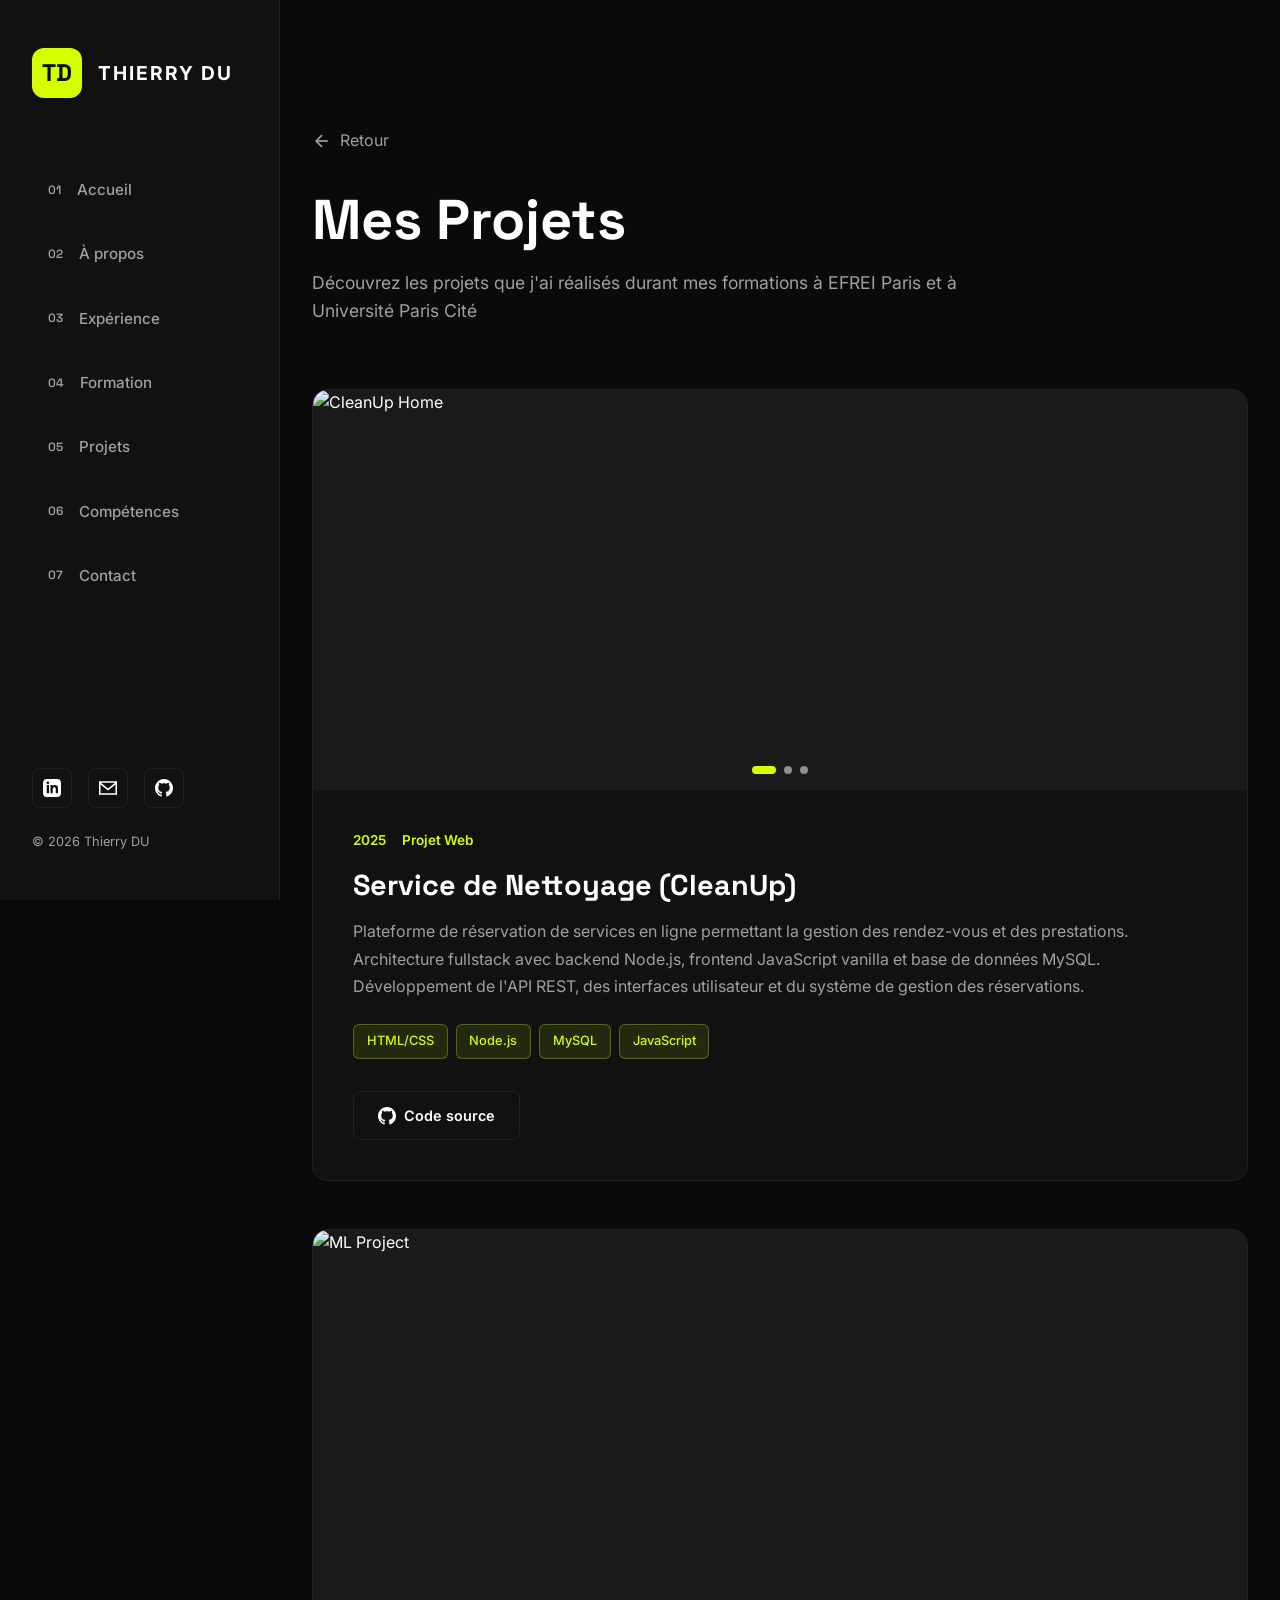
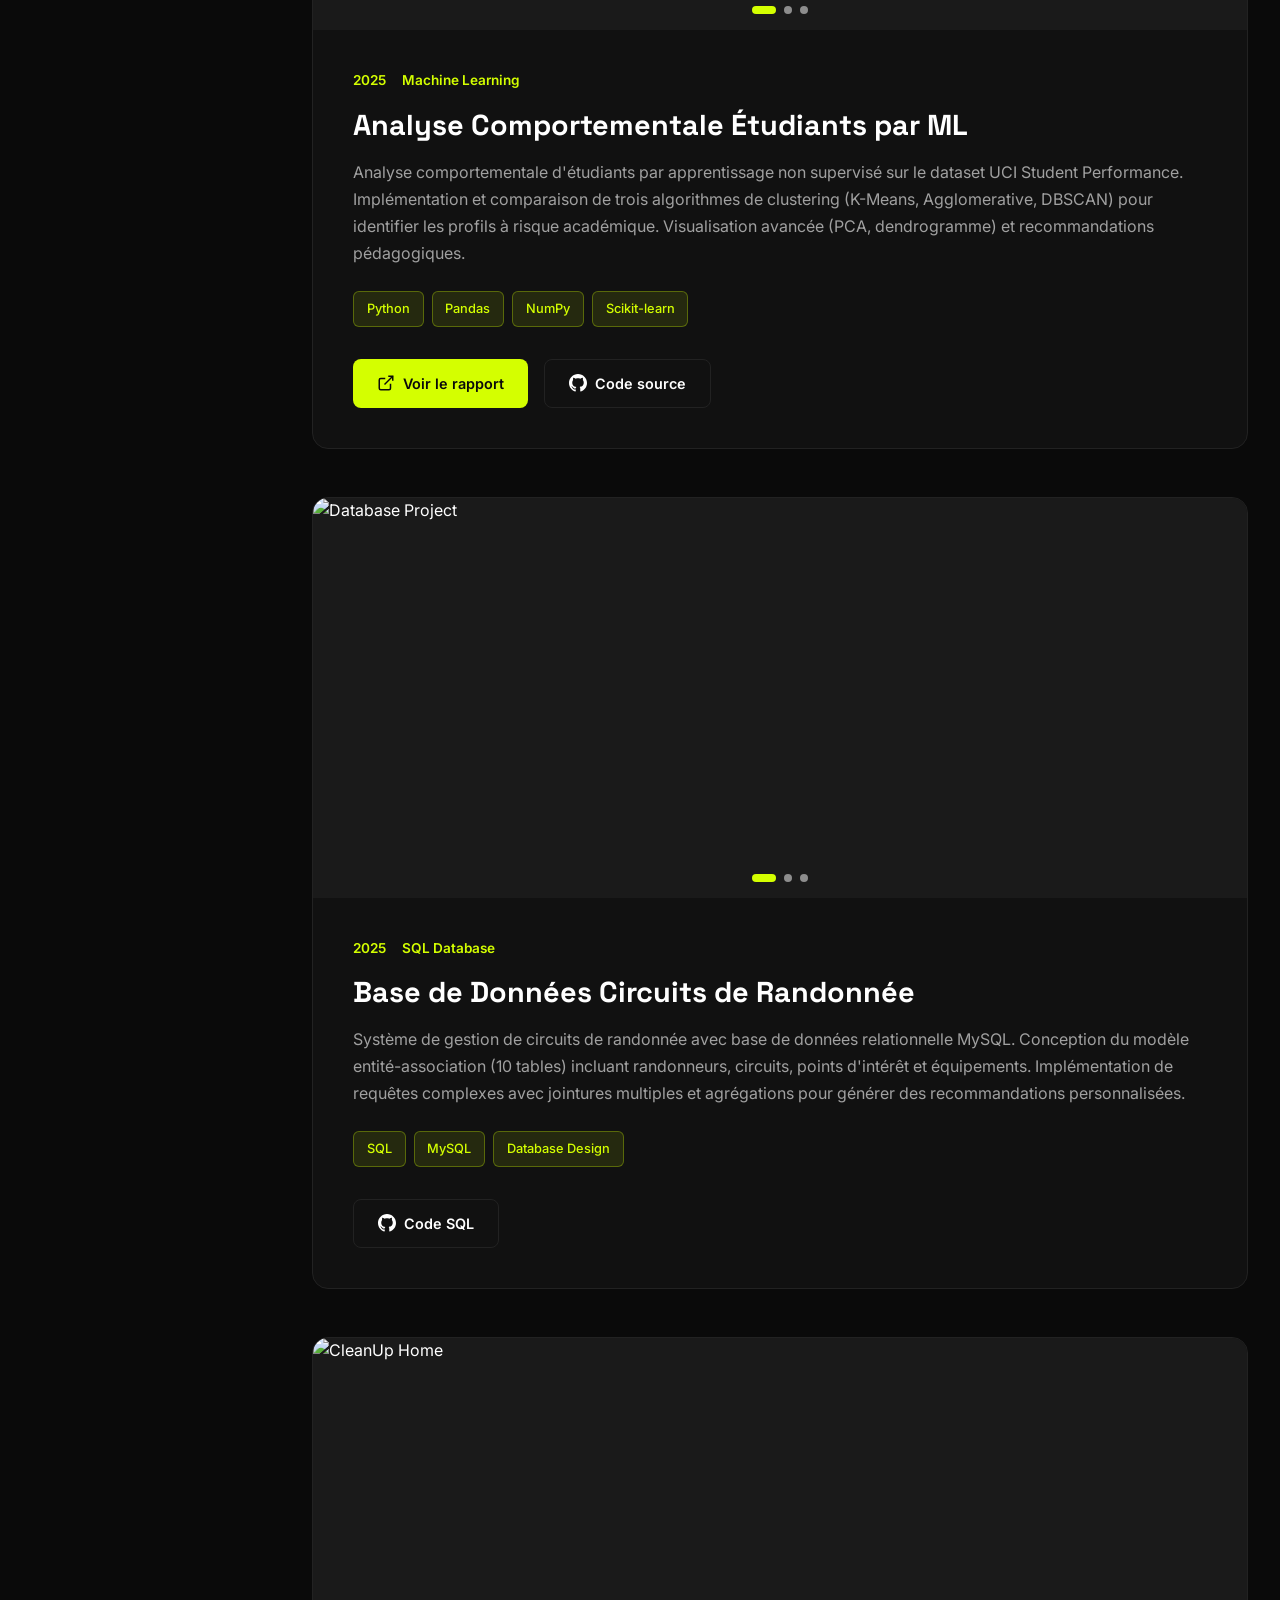
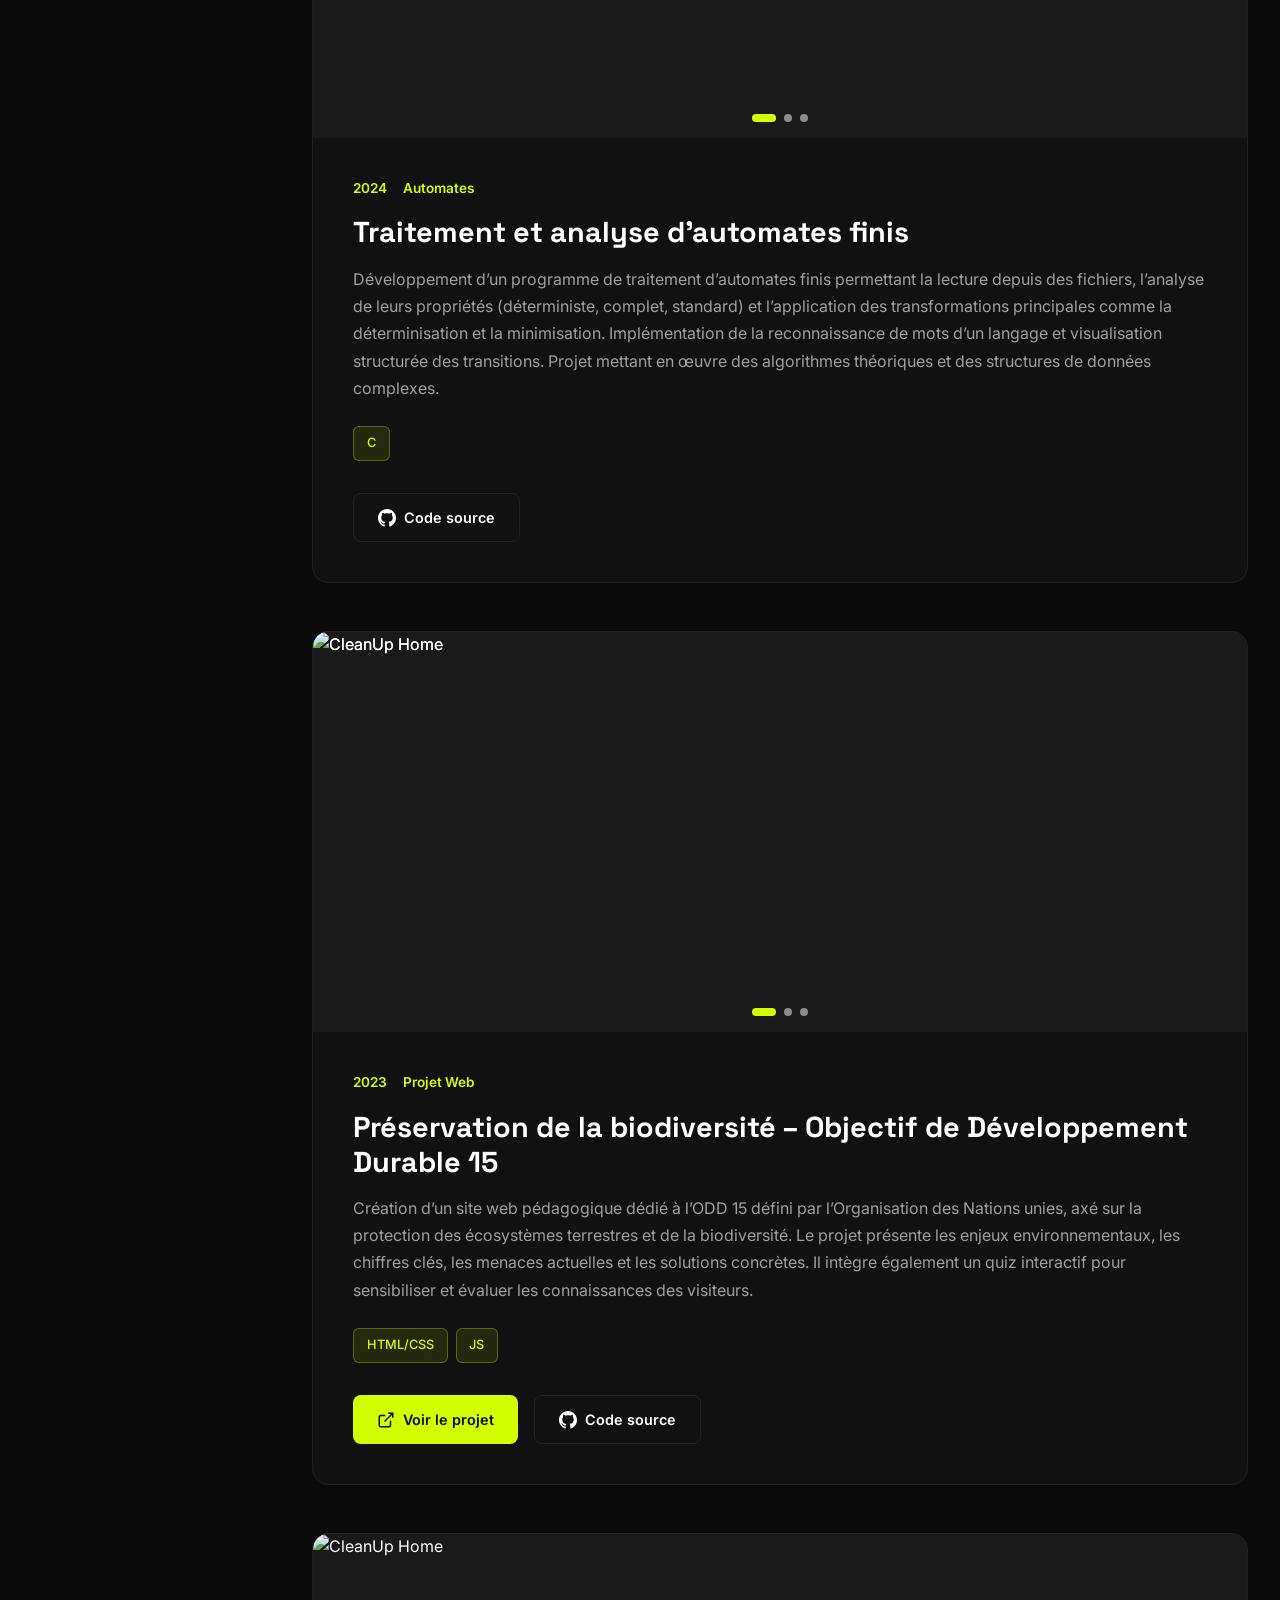
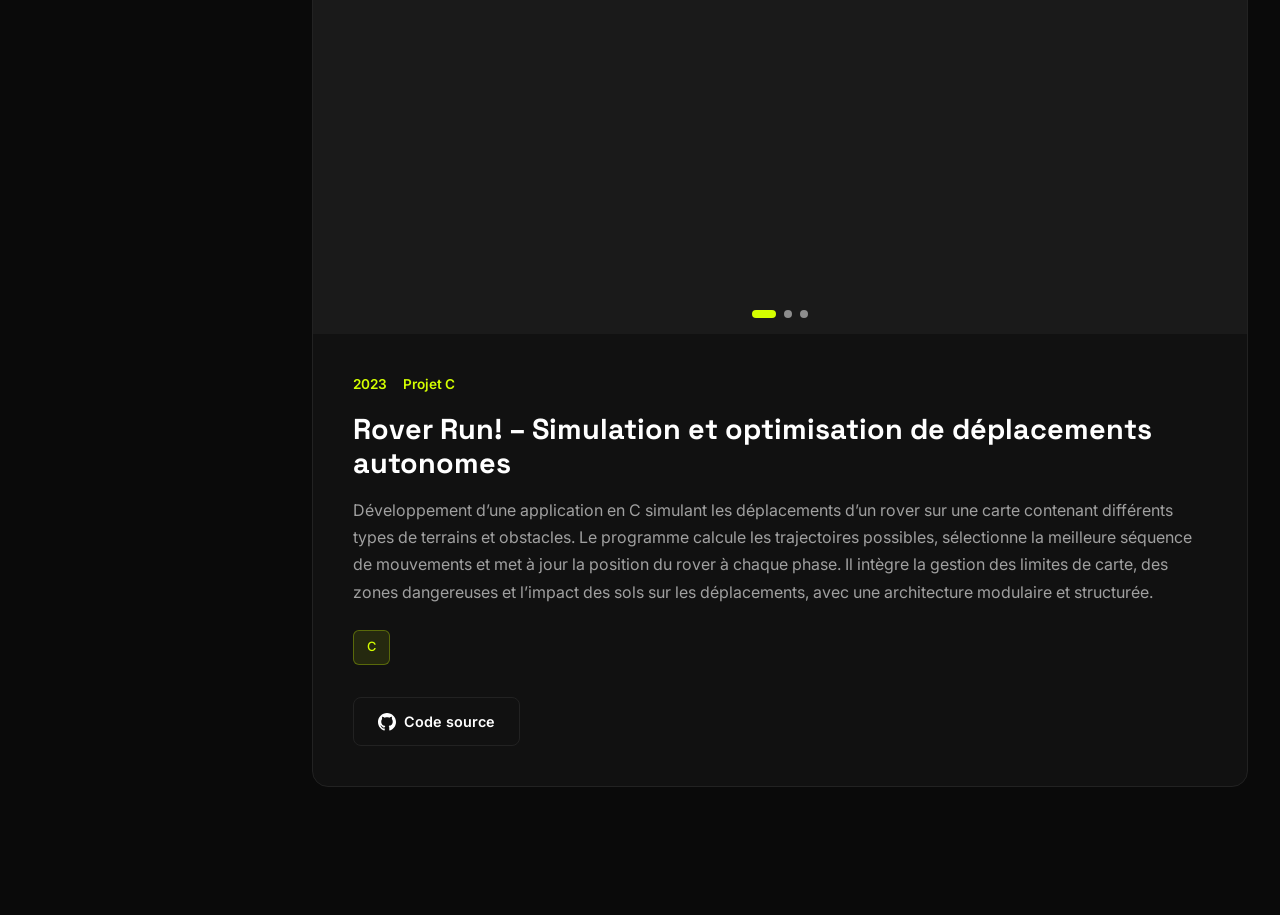
==== commit 3056d663: "Update project links to GitHub repositories" ====
--- a/projet.html
+++ b/projet.html
@@ -149,6 +149,218 @@
                                 <span class="tag">JavaScript</span>
                             </div>
                             <div class="project-links">
+                               
+                                <a href="https://github.com/Thierryyyy/Projet-Web-CleanUp" class="btn btn-secondary btn-sm">
+                                    <svg width="18" height="18" viewBox="0 0 24 24" fill="currentColor">
+                                        <path d="M12 0c-6.626 0-12 5.373-12 12 0 5.302 3.438 9.8 8.207 11.387.599.111.793-.261.793-.577v-2.234c-3.338.726-4.033-1.416-4.033-1.416-.546-1.387-1.333-1.756-1.333-1.756-1.089-.745.083-.729.083-.729 1.205.084 1.839 1.237 1.839 1.237 1.07 1.834 2.807 1.304 3.492.997.107-.775.418-1.305.762-1.604-2.665-.305-5.467-1.334-5.467-5.931 0-1.311.469-2.381 1.236-3.221-.124-.303-.535-1.524.117-3.176 0 0 1.008-.322 3.301 1.23.957-.266 1.983-.399 3.003-.404 1.02.005 2.047.138 3.006.404 2.291-1.552 3.297-1.23 3.297-1.23.653 1.653.242 2.874.118 3.176.77.84 1.235 1.911 1.235 3.221 0 4.609-2.807 5.624-5.479 5.921.43.372.823 1.102.823 2.222v3.293c0 .319.192.694.801.576 4.765-1.589 8.199-6.086 8.199-11.386 0-6.627-5.373-12-12-12z"/>
+                                    </svg>
+                                    Code source
+                                </a>
+                            </div>
+                        </div>
+                    </article>
+
+                    <!-- Project 2 -->
+                    <article class="project-card">
+                        <div class="project-image-wrapper">
+                            <div class="carousel">
+                                <div class="carousel-track">
+                                    <img src="../Portfolio/Image_Projets/Projet_ML.png" alt="ML Project" class="carousel-img active">
+                                    <img src="../Portfolio/Image_Projets/Projet_ML_2.png" alt="ML Clustering" class="carousel-img">
+                                </div>
+                                <button class="carousel-btn prev" onclick="changeSlide(this, -1)" aria-label="Image précédente">
+                                    <svg viewBox="0 0 24 24" fill="none" stroke="currentColor" stroke-width="2">
+                                        <polyline points="15 18 9 12 15 6"></polyline>
+                                    </svg>
+                                </button>
+                                <button class="carousel-btn next" onclick="changeSlide(this, 1)" aria-label="Image suivante">
+                                    <svg viewBox="0 0 24 24" fill="none" stroke="currentColor" stroke-width="2">
+                                        <polyline points="9 18 15 12 9 6"></polyline>
+                                    </svg>
+                                </button>
+                                <div class="carousel-dots">
+                                    <span class="dot active" onclick="goToSlide(this, 0)"></span>
+                                    <span class="dot" onclick="goToSlide(this, 1)"></span>
+                                    <span class="dot" onclick="goToSlide(this, 2)"></span>
+                                </div>
+                            </div>
+                        </div>
+                        <div class="project-content">
+                            <div class="project-meta">
+                                <span class="project-year">2025</span>
+                                <span class="project-type">Machine Learning</span>
+                            </div>
+                            <h2 class="project-title">Analyse Comportementale Étudiants par ML</h2>
+                            <p class="project-desc">
+                                Analyse comportementale d'étudiants par apprentissage non supervisé sur le dataset UCI Student Performance. 
+                                Implémentation et comparaison de trois algorithmes de clustering (K-Means, Agglomerative, DBSCAN) pour identifier 
+                                les profils à risque académique. Visualisation avancée (PCA, dendrogramme) et recommandations pédagogiques.
+                            </p>
+                            <div class="tags">
+                                <span class="tag">Python</span>
+                                <span class="tag">Pandas</span>
+                                <span class="tag">NumPy</span>
+                                <span class="tag">Scikit-learn</span>
+                            </div>
+                            <div class="project-links">
+                                <a href="../Portfolio/Projets/Projet_ML_THIERRY/Rapport.pdf" target="_blank" class="btn btn-primary btn-sm">
+                                    <svg width="18" height="18" viewBox="0 0 24 24" fill="none" stroke="currentColor" stroke-width="2">
+                                        <path d="M18 13v6a2 2 0 0 1-2 2H5a2 2 0 0 1-2-2V8a2 2 0 0 1 2-2h6"></path>
+                                        <polyline points="15 3 21 3 21 9"></polyline>
+                                        <line x1="10" y1="14" x2="21" y2="3"></line>
+                                    </svg>
+                                    Voir le rapport
+                                </a>
+                                <a href="https://github.com/Thierryyyy/ML-Analyse-Comportementale-tudiants-" class="btn btn-secondary btn-sm">
+                                    <svg width="18" height="18" viewBox="0 0 24 24" fill="currentColor">
+                                        <path d="M12 0c-6.626 0-12 5.373-12 12 0 5.302 3.438 9.8 8.207 11.387.599.111.793-.261.793-.577v-2.234c-3.338.726-4.033-1.416-4.033-1.416-.546-1.387-1.333-1.756-1.333-1.756-1.089-.745.083-.729.083-.729 1.205.084 1.839 1.237 1.839 1.237 1.07 1.834 2.807 1.304 3.492.997.107-.775.418-1.305.762-1.604-2.665-.305-5.467-1.334-5.467-5.931 0-1.311.469-2.381 1.236-3.221-.124-.303-.535-1.524.117-3.176 0 0 1.008-.322 3.301 1.23.957-.266 1.983-.399 3.003-.404 1.02.005 2.047.138 3.006.404 2.291-1.552 3.297-1.23 3.297-1.23.653 1.653.242 2.874.118 3.176.77.84 1.235 1.911 1.235 3.221 0 4.609-2.807 5.624-5.479 5.921.43.372.823 1.102.823 2.222v3.293c0 .319.192.694.801.576 4.765-1.589 8.199-6.086 8.199-11.386 0-6.627-5.373-12-12-12z"/>
+                                    </svg>
+                                    Code source
+                                </a>
+                            </div>
+                        </div>
+                    </article>
+
+                    <!-- Project 3 -->
+                    <article class="project-card">
+                        <div class="project-image-wrapper">
+                            <div class="carousel">
+                                <div class="carousel-track">
+                                    <img src="../Portfolio/Image_Projets/Projet_BDD_1.png" alt="Database Project" class="carousel-img active">
+                                    <img src="../Portfolio/Image_Projets/Projet_BDD_2.png" alt="Database Schema" class="carousel-img">
+                                    <img src="../Portfolio/Image_Projets/Projet_BDD_3.png" alt="Database Queries" class="carousel-img">
+                                </div>
+                                <button class="carousel-btn prev" onclick="changeSlide(this, -1)" aria-label="Image précédente">
+                                    <svg viewBox="0 0 24 24" fill="none" stroke="currentColor" stroke-width="2">
+                                        <polyline points="15 18 9 12 15 6"></polyline>
+                                    </svg>
+                                </button>
+                                <button class="carousel-btn next" onclick="changeSlide(this, 1)" aria-label="Image suivante">
+                                    <svg viewBox="0 0 24 24" fill="none" stroke="currentColor" stroke-width="2">
+                                        <polyline points="9 18 15 12 9 6"></polyline>
+                                    </svg>
+                                </button>
+                                <div class="carousel-dots">
+                                    <span class="dot active" onclick="goToSlide(this, 0)"></span>
+                                    <span class="dot" onclick="goToSlide(this, 1)"></span>
+                                    <span class="dot" onclick="goToSlide(this, 2)"></span>
+                                </div>
+                            </div>
+                        </div>
+                        <div class="project-content">
+                            <div class="project-meta">
+                                <span class="project-year">2025</span>
+                                <span class="project-type">SQL Database</span>
+                            </div>
+                            <h2 class="project-title">Base de Données Circuits de Randonnée</h2>
+                            <p class="project-desc">
+                                Système de gestion de circuits de randonnée avec base de données relationnelle MySQL. 
+                                Conception du modèle entité-association (10 tables) incluant randonneurs, circuits, points d'intérêt et équipements. 
+                                Implémentation de requêtes complexes avec jointures multiples et agrégations pour générer des recommandations personnalisées.
+                            </p>
+                            <div class="tags">
+                                <span class="tag">SQL</span>
+                                <span class="tag">MySQL</span>
+                                <span class="tag">Database Design</span>
+                            </div>
+                            <div class="project-links">
+                                <a href="https://github.com/Thierryyyy/BDD-Circuits-de-Randonnee" class="btn btn-secondary btn-sm">
+                                    <svg width="18" height="18" viewBox="0 0 24 24" fill="currentColor">
+                                        <path d="M12 0c-6.626 0-12 5.373-12 12 0 5.302 3.438 9.8 8.207 11.387.599.111.793-.261.793-.577v-2.234c-3.338.726-4.033-1.416-4.033-1.416-.546-1.387-1.333-1.756-1.333-1.756-1.089-.745.083-.729.083-.729 1.205.084 1.839 1.237 1.839 1.237 1.07 1.834 2.807 1.304 3.492.997.107-.775.418-1.305.762-1.604-2.665-.305-5.467-1.334-5.467-5.931 0-1.311.469-2.381 1.236-3.221-.124-.303-.535-1.524.117-3.176 0 0 1.008-.322 3.301 1.23.957-.266 1.983-.399 3.003-.404 1.02.005 2.047.138 3.006.404 2.291-1.552 3.297-1.23 3.297-1.23.653 1.653.242 2.874.118 3.176.77.84 1.235 1.911 1.235 3.221 0 4.609-2.807 5.624-5.479 5.921.43.372.823 1.102.823 2.222v3.293c0 .319.192.694.801.576 4.765-1.589 8.199-6.086 8.199-11.386 0-6.627-5.373-12-12-12z"/>
+                                    </svg>
+                                    Code SQL
+                                </a>
+                            </div>
+                        </div>
+                    </article>
+                    
+                    <!-- Project 4 -->
+                    <article class="project-card">
+                        <div class="project-image-wrapper">
+                            <div class="carousel">
+                                <div class="carousel-track">
+                                    <img src="../Portfolio/Image_Projets/Automate.png" alt="CleanUp Home" class="carousel-img active">
+                                </div>
+                                <button class="carousel-btn prev" onclick="changeSlide(this, -1)" aria-label="Image précédente">
+                                    <svg viewBox="0 0 24 24" fill="none" stroke="currentColor" stroke-width="2">
+                                        <polyline points="15 18 9 12 15 6"></polyline>
+                                    </svg>
+                                </button>
+                                <button class="carousel-btn next" onclick="changeSlide(this, 1)" aria-label="Image suivante">
+                                    <svg viewBox="0 0 24 24" fill="none" stroke="currentColor" stroke-width="2">
+                                        <polyline points="9 18 15 12 9 6"></polyline>
+                                    </svg>
+                                </button>
+                                <div class="carousel-dots">
+                                    <span class="dot active" onclick="goToSlide(this, 0)"></span>
+                                    <span class="dot" onclick="goToSlide(this, 1)"></span>
+                                    <span class="dot" onclick="goToSlide(this, 2)"></span>
+                                </div>
+                            </div>
+                        </div>
+                        <div class="project-content">
+                            <div class="project-meta">
+                                <span class="project-year">2024</span>
+                                <span class="project-type">Automates</span>
+                            </div>
+                            <h2 class="project-title">Traitement et analyse d’automates finis</h2>
+                            <p class="project-desc">
+                               Développement d’un programme de traitement d’automates finis permettant la lecture depuis des fichiers, l’analyse de leurs propriétés (déterministe, complet, standard) et l’application des transformations principales comme la déterminisation et la minimisation. Implémentation de la reconnaissance de mots d’un langage et visualisation structurée des transitions. Projet mettant en œuvre des algorithmes théoriques et des structures de données complexes.
+                            </p>
+                            <div class="tags">
+                                <span class="tag">C</span>
+                            </div>
+                            <div class="project-links">
+                                <a href="https://github.com/Thierryyyy/Projet-Automates" class="btn btn-secondary btn-sm">
+                                    <svg width="18" height="18" viewBox="0 0 24 24" fill="currentColor">
+                                        <path d="M12 0c-6.626 0-12 5.373-12 12 0 5.302 3.438 9.8 8.207 11.387.599.111.793-.261.793-.577v-2.234c-3.338.726-4.033-1.416-4.033-1.416-.546-1.387-1.333-1.756-1.333-1.756-1.089-.745.083-.729.083-.729 1.205.084 1.839 1.237 1.839 1.237 1.07 1.834 2.807 1.304 3.492.997.107-.775.418-1.305.762-1.604-2.665-.305-5.467-1.334-5.467-5.931 0-1.311.469-2.381 1.236-3.221-.124-.303-.535-1.524.117-3.176 0 0 1.008-.322 3.301 1.23.957-.266 1.983-.399 3.003-.404 1.02.005 2.047.138 3.006.404 2.291-1.552 3.297-1.23 3.297-1.23.653 1.653.242 2.874.118 3.176.77.84 1.235 1.911 1.235 3.221 0 4.609-2.807 5.624-5.479 5.921.43.372.823 1.102.823 2.222v3.293c0 .319.192.694.801.576 4.765-1.589 8.199-6.086 8.199-11.386 0-6.627-5.373-12-12-12z"/>
+                                    </svg>
+                                    Code source
+                                </a>
+                            </div>
+                        </div>
+                    </article>
+
+                    <!-- Project 5 -->
+                    <article class="project-card">
+                        <div class="project-image-wrapper">
+                            <div class="carousel">
+                                <div class="carousel-track">
+                                    <img src="../Portfolio/Image_Projets/Web_ODD.png" alt="CleanUp Home" class="carousel-img active">
+                                    <img src="../Portfolio/Image_Projets/Web_ODD_2.png" alt="CleanUp Home" class="carousel-img active">
+
+                                </div>
+                                <button class="carousel-btn prev" onclick="changeSlide(this, -1)" aria-label="Image précédente">
+                                    <svg viewBox="0 0 24 24" fill="none" stroke="currentColor" stroke-width="2">
+                                        <polyline points="15 18 9 12 15 6"></polyline>
+                                    </svg>
+                                </button>
+                                <button class="carousel-btn next" onclick="changeSlide(this, 1)" aria-label="Image suivante">
+                                    <svg viewBox="0 0 24 24" fill="none" stroke="currentColor" stroke-width="2">
+                                        <polyline points="9 18 15 12 9 6"></polyline>
+                                    </svg>
+                                </button>
+                                <div class="carousel-dots">
+                                    <span class="dot active" onclick="goToSlide(this, 0)"></span>
+                                    <span class="dot" onclick="goToSlide(this, 1)"></span>
+                                    <span class="dot" onclick="goToSlide(this, 2)"></span>
+                                </div>
+                            </div>
+                        </div>
+                        <div class="project-content">
+                            <div class="project-meta">
+                                <span class="project-year">2023</span>
+                                <span class="project-type">Projet Web</span>
+                            </div>
+                            <h2 class="project-title">Préservation de la biodiversité – Objectif de Développement Durable 15</h2>
+                            <p class="project-desc">
+                                     Création d’un site web pédagogique dédié à l’ODD 15 défini par l’Organisation des Nations unies, axé sur la protection des écosystèmes terrestres et de la biodiversité. Le projet présente les enjeux environnementaux, les chiffres clés, les menaces actuelles et les solutions concrètes. Il intègre également un quiz interactif pour sensibiliser et évaluer les connaissances des visiteurs.                            </p>
+                            <div class="tags">
+                                <span class="tag">HTML/CSS</span>                               
+                                <span class="tag">JS</span>
+
+                            </div>
+                            <div class="project-links">
                                 <a href="#" class="btn btn-primary btn-sm">
                                     <svg width="18" height="18" viewBox="0 0 24 24" fill="none" stroke="currentColor" stroke-width="2">
                                         <path d="M18 13v6a2 2 0 0 1-2 2H5a2 2 0 0 1-2-2V8a2 2 0 0 1 2-2h6"></path>
@@ -157,243 +369,7 @@
                                     </svg>
                                     Voir le projet
                                 </a>
-                                <a href="#" class="btn btn-secondary btn-sm">
-                                    <svg width="18" height="18" viewBox="0 0 24 24" fill="currentColor">
-                                        <path d="M12 0c-6.626 0-12 5.373-12 12 0 5.302 3.438 9.8 8.207 11.387.599.111.793-.261.793-.577v-2.234c-3.338.726-4.033-1.416-4.033-1.416-.546-1.387-1.333-1.756-1.333-1.756-1.089-.745.083-.729.083-.729 1.205.084 1.839 1.237 1.839 1.237 1.07 1.834 2.807 1.304 3.492.997.107-.775.418-1.305.762-1.604-2.665-.305-5.467-1.334-5.467-5.931 0-1.311.469-2.381 1.236-3.221-.124-.303-.535-1.524.117-3.176 0 0 1.008-.322 3.301 1.23.957-.266 1.983-.399 3.003-.404 1.02.005 2.047.138 3.006.404 2.291-1.552 3.297-1.23 3.297-1.23.653 1.653.242 2.874.118 3.176.77.84 1.235 1.911 1.235 3.221 0 4.609-2.807 5.624-5.479 5.921.43.372.823 1.102.823 2.222v3.293c0 .319.192.694.801.576 4.765-1.589 8.199-6.086 8.199-11.386 0-6.627-5.373-12-12-12z"/>
-                                    </svg>
-                                    Code source
-                                </a>
-                            </div>
-                        </div>
-                    </article>
-
-                    <!-- Project 2 -->
-                    <article class="project-card">
-                        <div class="project-image-wrapper">
-                            <div class="carousel">
-                                <div class="carousel-track">
-                                    <img src="../Portfolio/Image_Projets/Projet_ML.png" alt="ML Project" class="carousel-img active">
-                                    <img src="../Portfolio/Image_Projets/Projet_ML_2.png" alt="ML Clustering" class="carousel-img">
-                                    <img src="../Portfolio/Image_Projets/Projet_ML_2.png" alt="ML Analysis" class="carousel-img">
-                                </div>
-                                <button class="carousel-btn prev" onclick="changeSlide(this, -1)" aria-label="Image précédente">
-                                    <svg viewBox="0 0 24 24" fill="none" stroke="currentColor" stroke-width="2">
-                                        <polyline points="15 18 9 12 15 6"></polyline>
-                                    </svg>
-                                </button>
-                                <button class="carousel-btn next" onclick="changeSlide(this, 1)" aria-label="Image suivante">
-                                    <svg viewBox="0 0 24 24" fill="none" stroke="currentColor" stroke-width="2">
-                                        <polyline points="9 18 15 12 9 6"></polyline>
-                                    </svg>
-                                </button>
-                                <div class="carousel-dots">
-                                    <span class="dot active" onclick="goToSlide(this, 0)"></span>
-                                    <span class="dot" onclick="goToSlide(this, 1)"></span>
-                                    <span class="dot" onclick="goToSlide(this, 2)"></span>
-                                </div>
-                            </div>
-                        </div>
-                        <div class="project-content">
-                            <div class="project-meta">
-                                <span class="project-year">2025</span>
-                                <span class="project-type">Machine Learning</span>
-                            </div>
-                            <h2 class="project-title">Analyse Comportementale Étudiants par ML</h2>
-                            <p class="project-desc">
-                                Analyse comportementale d'étudiants par apprentissage non supervisé sur le dataset UCI Student Performance. 
-                                Implémentation et comparaison de trois algorithmes de clustering (K-Means, Agglomerative, DBSCAN) pour identifier 
-                                les profils à risque académique. Visualisation avancée (PCA, dendrogramme) et recommandations pédagogiques.
-                            </p>
-                            <div class="tags">
-                                <span class="tag">Python</span>
-                                <span class="tag">Pandas</span>
-                                <span class="tag">NumPy</span>
-                                <span class="tag">Scikit-learn</span>
-                            </div>
-                            <div class="project-links">
-                                <a href="Projet-ML-Thierry_DU_Alexandre_LE_GALLIARD.pdf" target="_blank" class="btn btn-primary btn-sm">
-                                    <svg width="18" height="18" viewBox="0 0 24 24" fill="none" stroke="currentColor" stroke-width="2">
-                                        <path d="M18 13v6a2 2 0 0 1-2 2H5a2 2 0 0 1-2-2V8a2 2 0 0 1 2-2h6"></path>
-                                        <polyline points="15 3 21 3 21 9"></polyline>
-                                        <line x1="10" y1="14" x2="21" y2="3"></line>
-                                    </svg>
-                                    Voir le rapport
-                                </a>
-                                <a href="#" class="btn btn-secondary btn-sm">
-                                    <svg width="18" height="18" viewBox="0 0 24 24" fill="currentColor">
-                                        <path d="M12 0c-6.626 0-12 5.373-12 12 0 5.302 3.438 9.8 8.207 11.387.599.111.793-.261.793-.577v-2.234c-3.338.726-4.033-1.416-4.033-1.416-.546-1.387-1.333-1.756-1.333-1.756-1.089-.745.083-.729.083-.729 1.205.084 1.839 1.237 1.839 1.237 1.07 1.834 2.807 1.304 3.492.997.107-.775.418-1.305.762-1.604-2.665-.305-5.467-1.334-5.467-5.931 0-1.311.469-2.381 1.236-3.221-.124-.303-.535-1.524.117-3.176 0 0 1.008-.322 3.301 1.23.957-.266 1.983-.399 3.003-.404 1.02.005 2.047.138 3.006.404 2.291-1.552 3.297-1.23 3.297-1.23.653 1.653.242 2.874.118 3.176.77.84 1.235 1.911 1.235 3.221 0 4.609-2.807 5.624-5.479 5.921.43.372.823 1.102.823 2.222v3.293c0 .319.192.694.801.576 4.765-1.589 8.199-6.086 8.199-11.386 0-6.627-5.373-12-12-12z"/>
-                                    </svg>
-                                    Code source
-                                </a>
-                            </div>
-                        </div>
-                    </article>
-
-                    <!-- Project 3 -->
-                    <article class="project-card">
-                        <div class="project-image-wrapper">
-                            <div class="carousel">
-                                <div class="carousel-track">
-                                    <img src="../Portfolio/Image_Projets/Projet_BDD_1.png" alt="Database Project" class="carousel-img active">
-                                    <img src="../Portfolio/Image_Projets/Projet_BDD_2.png" alt="Database Schema" class="carousel-img">
-                                    <img src="../Portfolio/Image_Projets/Projet_BDD_3.png" alt="Database Queries" class="carousel-img">
-                                </div>
-                                <button class="carousel-btn prev" onclick="changeSlide(this, -1)" aria-label="Image précédente">
-                                    <svg viewBox="0 0 24 24" fill="none" stroke="currentColor" stroke-width="2">
-                                        <polyline points="15 18 9 12 15 6"></polyline>
-                                    </svg>
-                                </button>
-                                <button class="carousel-btn next" onclick="changeSlide(this, 1)" aria-label="Image suivante">
-                                    <svg viewBox="0 0 24 24" fill="none" stroke="currentColor" stroke-width="2">
-                                        <polyline points="9 18 15 12 9 6"></polyline>
-                                    </svg>
-                                </button>
-                                <div class="carousel-dots">
-                                    <span class="dot active" onclick="goToSlide(this, 0)"></span>
-                                    <span class="dot" onclick="goToSlide(this, 1)"></span>
-                                    <span class="dot" onclick="goToSlide(this, 2)"></span>
-                                </div>
-                            </div>
-                        </div>
-                        <div class="project-content">
-                            <div class="project-meta">
-                                <span class="project-year">2025</span>
-                                <span class="project-type">SQL Database</span>
-                            </div>
-                            <h2 class="project-title">Base de Données Circuits de Randonnée</h2>
-                            <p class="project-desc">
-                                Système de gestion de circuits de randonnée avec base de données relationnelle MySQL. 
-                                Conception du modèle entité-association (10 tables) incluant randonneurs, circuits, points d'intérêt et équipements. 
-                                Implémentation de requêtes complexes avec jointures multiples et agrégations pour générer des recommandations personnalisées.
-                            </p>
-                            <div class="tags">
-                                <span class="tag">SQL</span>
-                                <span class="tag">MySQL</span>
-                                <span class="tag">Database Design</span>
-                            </div>
-                            <div class="project-links">
-                                <a href="#" class="btn btn-primary btn-sm">
-                                    <svg width="18" height="18" viewBox="0 0 24 24" fill="none" stroke="currentColor" stroke-width="2">
-                                        <path d="M18 13v6a2 2 0 0 1-2 2H5a2 2 0 0 1-2-2V8a2 2 0 0 1 2-2h6"></path>
-                                        <polyline points="15 3 21 3 21 9"></polyline>
-                                        <line x1="10" y1="14" x2="21" y2="3"></line>
-                                    </svg>
-                                    Voir le schéma
-                                </a>
-                                <a href="#" class="btn btn-secondary btn-sm">
-                                    <svg width="18" height="18" viewBox="0 0 24 24" fill="currentColor">
-                                        <path d="M12 0c-6.626 0-12 5.373-12 12 0 5.302 3.438 9.8 8.207 11.387.599.111.793-.261.793-.577v-2.234c-3.338.726-4.033-1.416-4.033-1.416-.546-1.387-1.333-1.756-1.333-1.756-1.089-.745.083-.729.083-.729 1.205.084 1.839 1.237 1.839 1.237 1.07 1.834 2.807 1.304 3.492.997.107-.775.418-1.305.762-1.604-2.665-.305-5.467-1.334-5.467-5.931 0-1.311.469-2.381 1.236-3.221-.124-.303-.535-1.524.117-3.176 0 0 1.008-.322 3.301 1.23.957-.266 1.983-.399 3.003-.404 1.02.005 2.047.138 3.006.404 2.291-1.552 3.297-1.23 3.297-1.23.653 1.653.242 2.874.118 3.176.77.84 1.235 1.911 1.235 3.221 0 4.609-2.807 5.624-5.479 5.921.43.372.823 1.102.823 2.222v3.293c0 .319.192.694.801.576 4.765-1.589 8.199-6.086 8.199-11.386 0-6.627-5.373-12-12-12z"/>
-                                    </svg>
-                                    Code SQL
-                                </a>
-                            </div>
-                        </div>
-                    </article>
-                    
-                    <!-- Project 4 -->
-                    <article class="project-card">
-                        <div class="project-image-wrapper">
-                            <div class="carousel">
-                                <div class="carousel-track">
-                                    <img src="../Portfolio/Image_Projets/Automate.png" alt="CleanUp Home" class="carousel-img active">
-                                </div>
-                                <button class="carousel-btn prev" onclick="changeSlide(this, -1)" aria-label="Image précédente">
-                                    <svg viewBox="0 0 24 24" fill="none" stroke="currentColor" stroke-width="2">
-                                        <polyline points="15 18 9 12 15 6"></polyline>
-                                    </svg>
-                                </button>
-                                <button class="carousel-btn next" onclick="changeSlide(this, 1)" aria-label="Image suivante">
-                                    <svg viewBox="0 0 24 24" fill="none" stroke="currentColor" stroke-width="2">
-                                        <polyline points="9 18 15 12 9 6"></polyline>
-                                    </svg>
-                                </button>
-                                <div class="carousel-dots">
-                                    <span class="dot active" onclick="goToSlide(this, 0)"></span>
-                                    <span class="dot" onclick="goToSlide(this, 1)"></span>
-                                    <span class="dot" onclick="goToSlide(this, 2)"></span>
-                                </div>
-                            </div>
-                        </div>
-                        <div class="project-content">
-                            <div class="project-meta">
-                                <span class="project-year">2024</span>
-                                <span class="project-type">Automates</span>
-                            </div>
-                            <h2 class="project-title">Traitement et analyse d’automates finis</h2>
-                            <p class="project-desc">
-                               Développement d’un programme de traitement d’automates finis permettant la lecture depuis des fichiers, l’analyse de leurs propriétés (déterministe, complet, standard) et l’application des transformations principales comme la déterminisation et la minimisation. Implémentation de la reconnaissance de mots d’un langage et visualisation structurée des transitions. Projet mettant en œuvre des algorithmes théoriques et des structures de données complexes.
-                            </p>
-                            <div class="tags">
-                                <span class="tag">C</span>
-                            </div>
-                            <div class="project-links">
-                                <a href="#" class="btn btn-primary btn-sm">
-                                    <svg width="18" height="18" viewBox="0 0 24 24" fill="none" stroke="currentColor" stroke-width="2">
-                                        <path d="M18 13v6a2 2 0 0 1-2 2H5a2 2 0 0 1-2-2V8a2 2 0 0 1 2-2h6"></path>
-                                        <polyline points="15 3 21 3 21 9"></polyline>
-                                        <line x1="10" y1="14" x2="21" y2="3"></line>
-                                    </svg>
-                                    Voir le projet
-                                </a>
-                                <a href="#" class="btn btn-secondary btn-sm">
-                                    <svg width="18" height="18" viewBox="0 0 24 24" fill="currentColor">
-                                        <path d="M12 0c-6.626 0-12 5.373-12 12 0 5.302 3.438 9.8 8.207 11.387.599.111.793-.261.793-.577v-2.234c-3.338.726-4.033-1.416-4.033-1.416-.546-1.387-1.333-1.756-1.333-1.756-1.089-.745.083-.729.083-.729 1.205.084 1.839 1.237 1.839 1.237 1.07 1.834 2.807 1.304 3.492.997.107-.775.418-1.305.762-1.604-2.665-.305-5.467-1.334-5.467-5.931 0-1.311.469-2.381 1.236-3.221-.124-.303-.535-1.524.117-3.176 0 0 1.008-.322 3.301 1.23.957-.266 1.983-.399 3.003-.404 1.02.005 2.047.138 3.006.404 2.291-1.552 3.297-1.23 3.297-1.23.653 1.653.242 2.874.118 3.176.77.84 1.235 1.911 1.235 3.221 0 4.609-2.807 5.624-5.479 5.921.43.372.823 1.102.823 2.222v3.293c0 .319.192.694.801.576 4.765-1.589 8.199-6.086 8.199-11.386 0-6.627-5.373-12-12-12z"/>
-                                    </svg>
-                                    Code source
-                                </a>
-                            </div>
-                        </div>
-                    </article>
-
-                    <!-- Project 5 -->
-                    <article class="project-card">
-                        <div class="project-image-wrapper">
-                            <div class="carousel">
-                                <div class="carousel-track">
-                                    <img src="../Portfolio/Image_Projets/Web_ODD.png" alt="CleanUp Home" class="carousel-img active">
-                                    <img src="../Portfolio/Image_Projets/Web_ODD_2.png" alt="CleanUp Home" class="carousel-img active">
-
-                                </div>
-                                <button class="carousel-btn prev" onclick="changeSlide(this, -1)" aria-label="Image précédente">
-                                    <svg viewBox="0 0 24 24" fill="none" stroke="currentColor" stroke-width="2">
-                                        <polyline points="15 18 9 12 15 6"></polyline>
-                                    </svg>
-                                </button>
-                                <button class="carousel-btn next" onclick="changeSlide(this, 1)" aria-label="Image suivante">
-                                    <svg viewBox="0 0 24 24" fill="none" stroke="currentColor" stroke-width="2">
-                                        <polyline points="9 18 15 12 9 6"></polyline>
-                                    </svg>
-                                </button>
-                                <div class="carousel-dots">
-                                    <span class="dot active" onclick="goToSlide(this, 0)"></span>
-                                    <span class="dot" onclick="goToSlide(this, 1)"></span>
-                                    <span class="dot" onclick="goToSlide(this, 2)"></span>
-                                </div>
-                            </div>
-                        </div>
-                        <div class="project-content">
-                            <div class="project-meta">
-                                <span class="project-year">2023</span>
-                                <span class="project-type">Projet Web</span>
-                            </div>
-                            <h2 class="project-title">Préservation de la biodiversité – Objectif de Développement Durable 15</h2>
-                            <p class="project-desc">
-                                     Création d’un site web pédagogique dédié à l’ODD 15 défini par l’Organisation des Nations unies, axé sur la protection des écosystèmes terrestres et de la biodiversité. Le projet présente les enjeux environnementaux, les chiffres clés, les menaces actuelles et les solutions concrètes. Il intègre également un quiz interactif pour sensibiliser et évaluer les connaissances des visiteurs.                            </p>
-                            <div class="tags">
-                                <span class="tag">HTML/CSS</span>                               
-                                <span class="tag">JS</span>
-
-                            </div>
-                            <div class="project-links">
-                                <a href="#" class="btn btn-primary btn-sm">
-                                    <svg width="18" height="18" viewBox="0 0 24 24" fill="none" stroke="currentColor" stroke-width="2">
-                                        <path d="M18 13v6a2 2 0 0 1-2 2H5a2 2 0 0 1-2-2V8a2 2 0 0 1 2-2h6"></path>
-                                        <polyline points="15 3 21 3 21 9"></polyline>
-                                        <line x1="10" y1="14" x2="21" y2="3"></line>
-                                    </svg>
-                                    Voir le projet
-                                </a>
-                                <a href="#" class="btn btn-secondary btn-sm">
+                                <a href="https://github.com/Thierryyyy/Web_ODD15" class="btn btn-secondary btn-sm">
                                     <svg width="18" height="18" viewBox="0 0 24 24" fill="currentColor">
                                         <path d="M12 0c-6.626 0-12 5.373-12 12 0 5.302 3.438 9.8 8.207 11.387.599.111.793-.261.793-.577v-2.234c-3.338.726-4.033-1.416-4.033-1.416-.546-1.387-1.333-1.756-1.333-1.756-1.089-.745.083-.729.083-.729 1.205.084 1.839 1.237 1.839 1.237 1.07 1.834 2.807 1.304 3.492.997.107-.775.418-1.305.762-1.604-2.665-.305-5.467-1.334-5.467-5.931 0-1.311.469-2.381 1.236-3.221-.124-.303-.535-1.524.117-3.176 0 0 1.008-.322 3.301 1.23.957-.266 1.983-.399 3.003-.404 1.02.005 2.047.138 3.006.404 2.291-1.552 3.297-1.23 3.297-1.23.653 1.653.242 2.874.118 3.176.77.84 1.235 1.911 1.235 3.221 0 4.609-2.807 5.624-5.479 5.921.43.372.823 1.102.823 2.222v3.293c0 .319.192.694.801.576 4.765-1.589 8.199-6.086 8.199-11.386 0-6.627-5.373-12-12-12z"/>
                                     </svg>
@@ -440,15 +416,7 @@
                                 <span class="tag">C</span>                               
                             </div>
                             <div class="project-links">
-                                <a href="#" class="btn btn-primary btn-sm">
-                                    <svg width="18" height="18" viewBox="0 0 24 24" fill="none" stroke="currentColor" stroke-width="2">
-                                        <path d="M18 13v6a2 2 0 0 1-2 2H5a2 2 0 0 1-2-2V8a2 2 0 0 1 2-2h6"></path>
-                                        <polyline points="15 3 21 3 21 9"></polyline>
-                                        <line x1="10" y1="14" x2="21" y2="3"></line>
-                                    </svg>
-                                    Voir le projet
-                                </a>
-                                <a href="#" class="btn btn-secondary btn-sm">
+                                <a href="https://github.com/Thierryyyy/Projet-Mars-" class="btn btn-secondary btn-sm">
                                     <svg width="18" height="18" viewBox="0 0 24 24" fill="currentColor">
                                         <path d="M12 0c-6.626 0-12 5.373-12 12 0 5.302 3.438 9.8 8.207 11.387.599.111.793-.261.793-.577v-2.234c-3.338.726-4.033-1.416-4.033-1.416-.546-1.387-1.333-1.756-1.333-1.756-1.089-.745.083-.729.083-.729 1.205.084 1.839 1.237 1.839 1.237 1.07 1.834 2.807 1.304 3.492.997.107-.775.418-1.305.762-1.604-2.665-.305-5.467-1.334-5.467-5.931 0-1.311.469-2.381 1.236-3.221-.124-.303-.535-1.524.117-3.176 0 0 1.008-.322 3.301 1.23.957-.266 1.983-.399 3.003-.404 1.02.005 2.047.138 3.006.404 2.291-1.552 3.297-1.23 3.297-1.23.653 1.653.242 2.874.118 3.176.77.84 1.235 1.911 1.235 3.221 0 4.609-2.807 5.624-5.479 5.921.43.372.823 1.102.823 2.222v3.293c0 .319.192.694.801.576 4.765-1.589 8.199-6.086 8.199-11.386 0-6.627-5.373-12-12-12z"/>
                                     </svg>
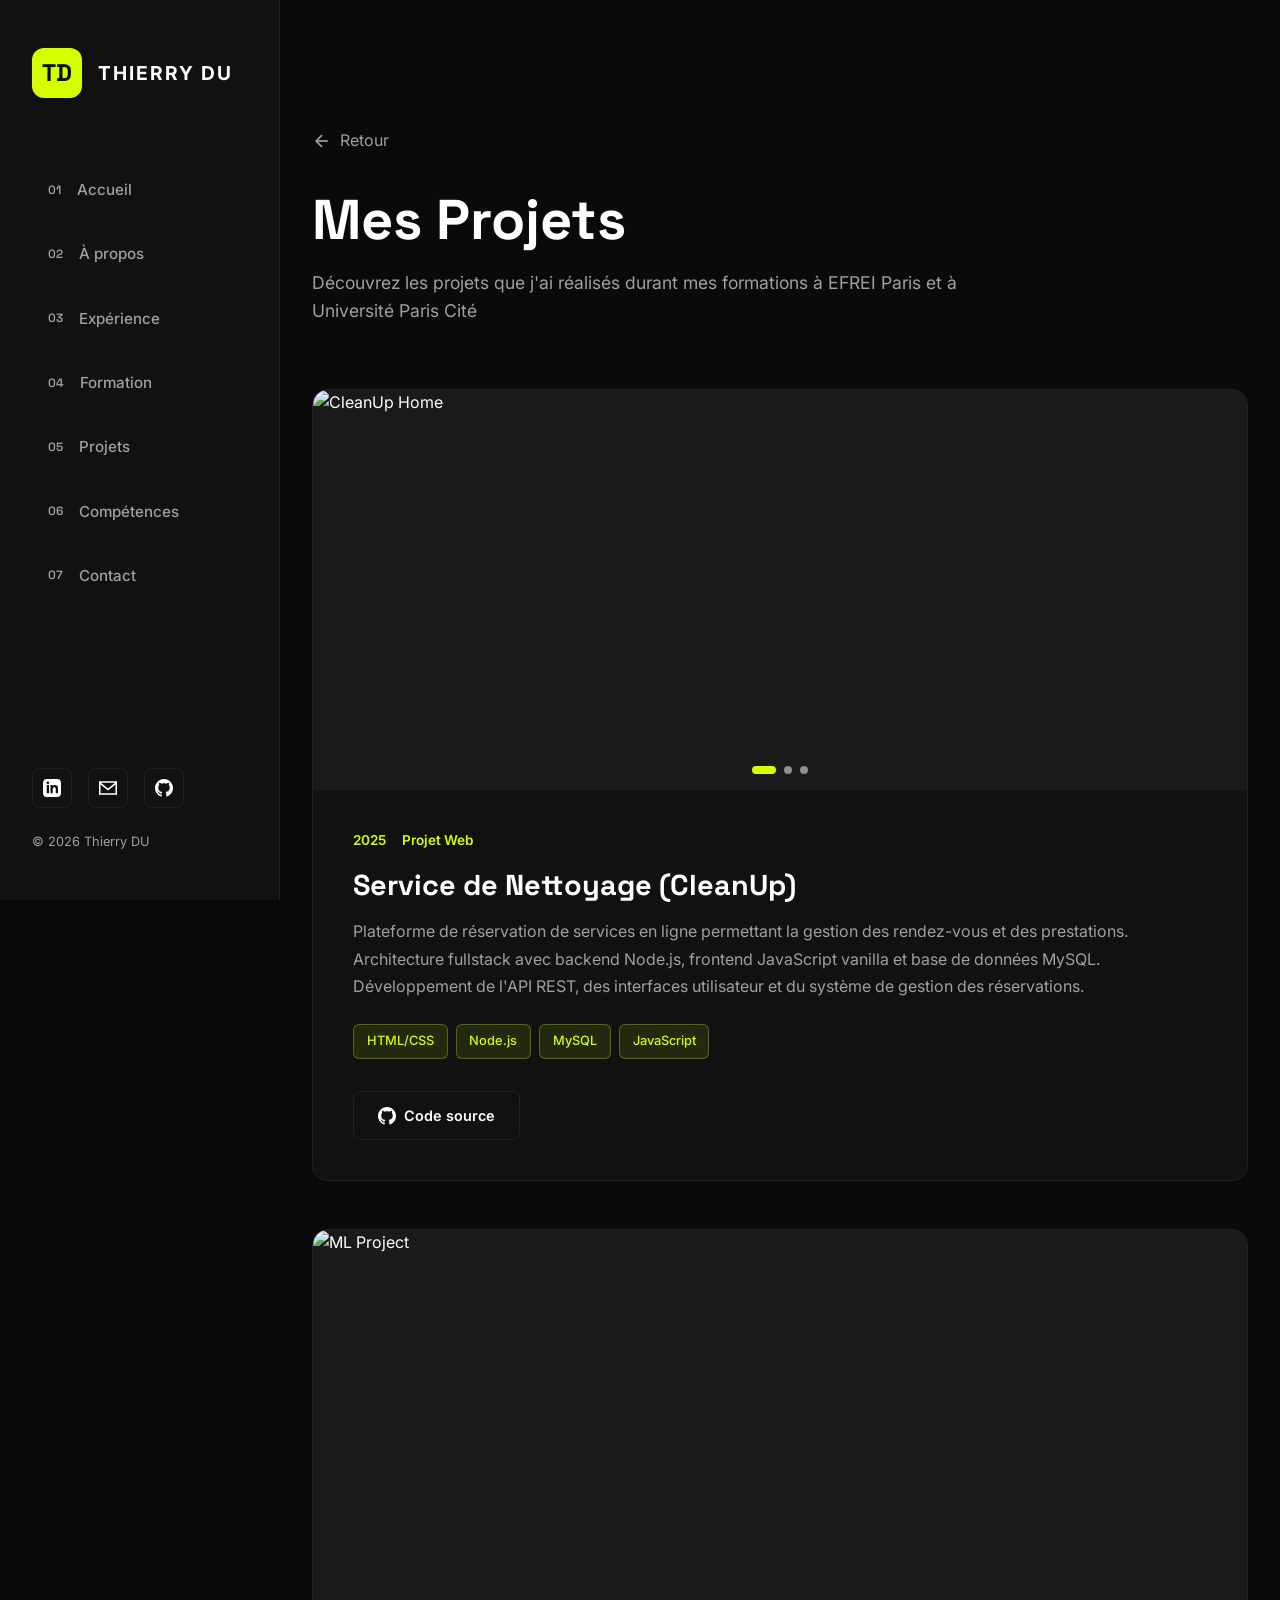
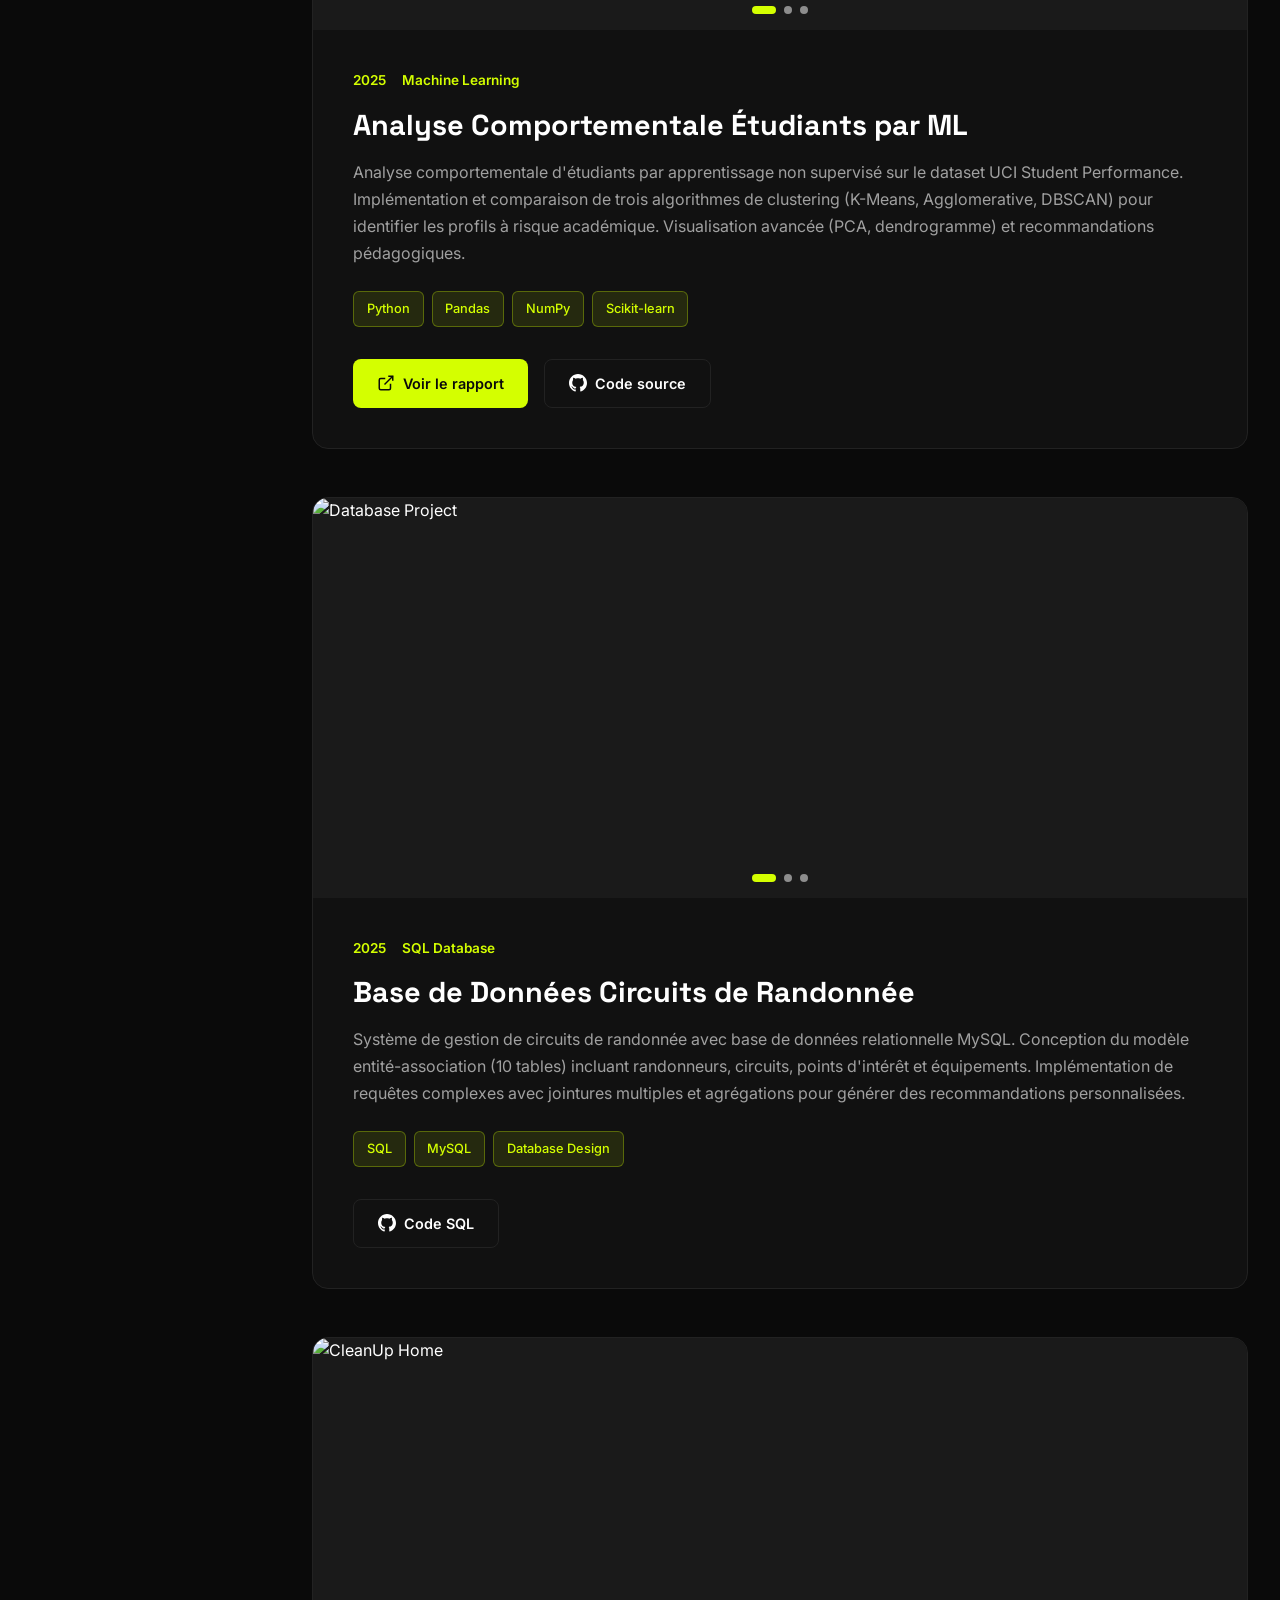
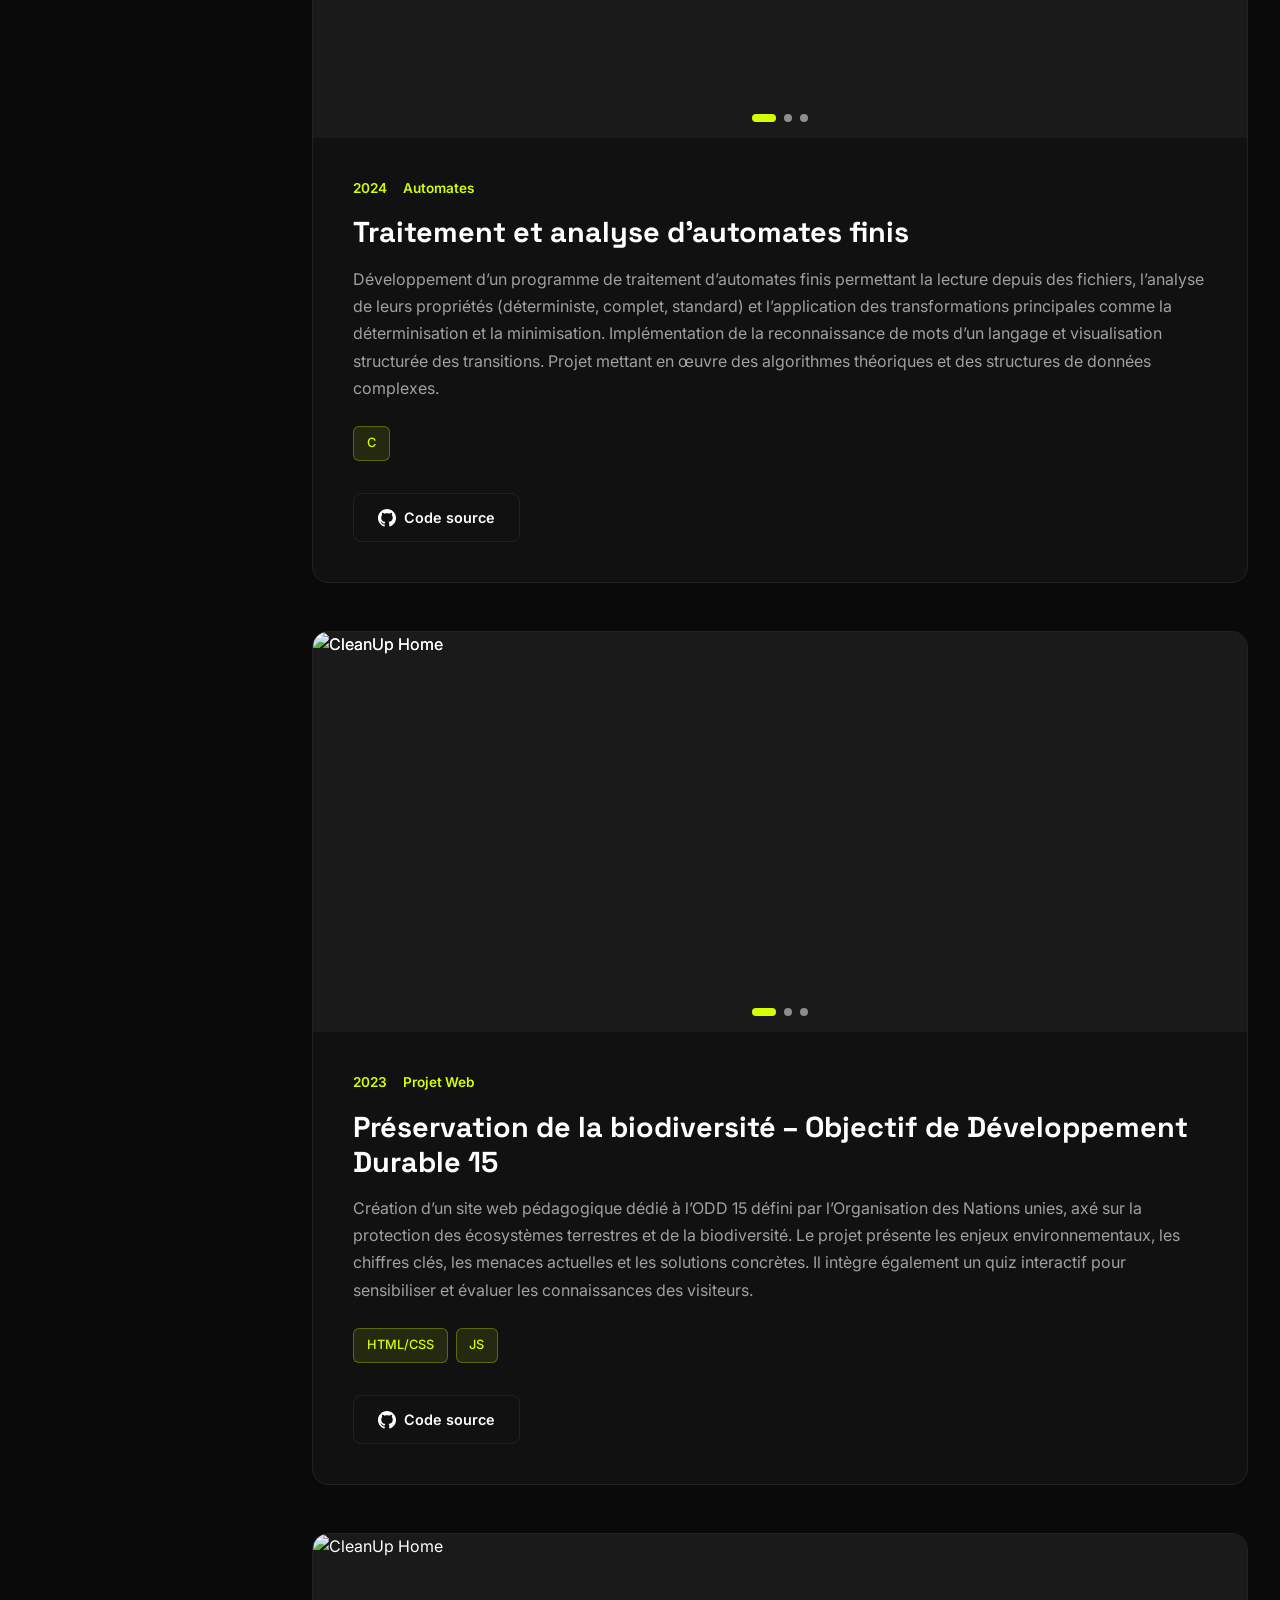
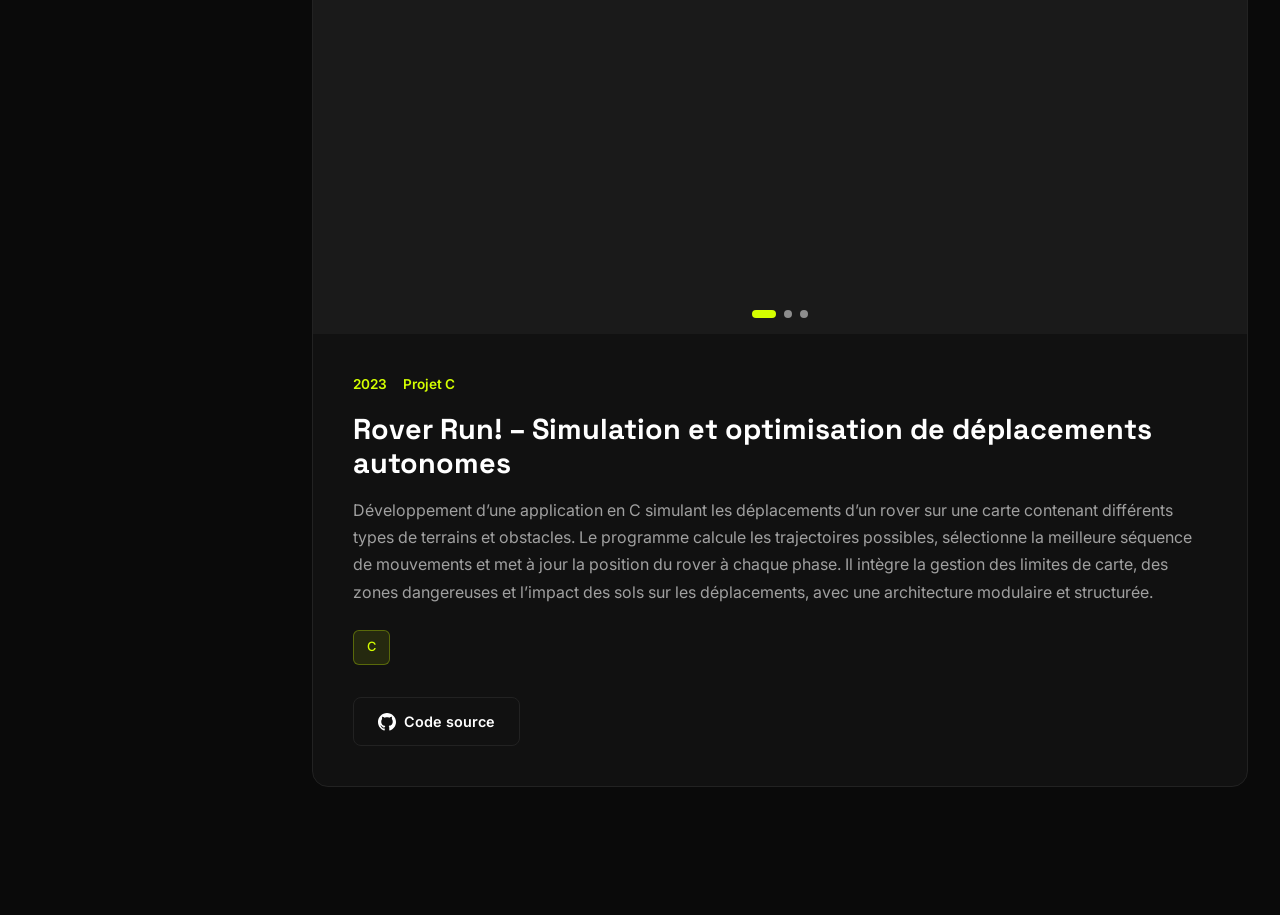
==== commit 68b4ba5f: "Update projet.html" ====
--- a/projet.html
+++ b/projet.html
@@ -361,14 +361,6 @@
 
                             </div>
                             <div class="project-links">
-                                <a href="#" class="btn btn-primary btn-sm">
-                                    <svg width="18" height="18" viewBox="0 0 24 24" fill="none" stroke="currentColor" stroke-width="2">
-                                        <path d="M18 13v6a2 2 0 0 1-2 2H5a2 2 0 0 1-2-2V8a2 2 0 0 1 2-2h6"></path>
-                                        <polyline points="15 3 21 3 21 9"></polyline>
-                                        <line x1="10" y1="14" x2="21" y2="3"></line>
-                                    </svg>
-                                    Voir le projet
-                                </a>
                                 <a href="https://github.com/Thierryyyy/Web_ODD15" class="btn btn-secondary btn-sm">
                                     <svg width="18" height="18" viewBox="0 0 24 24" fill="currentColor">
                                         <path d="M12 0c-6.626 0-12 5.373-12 12 0 5.302 3.438 9.8 8.207 11.387.599.111.793-.261.793-.577v-2.234c-3.338.726-4.033-1.416-4.033-1.416-.546-1.387-1.333-1.756-1.333-1.756-1.089-.745.083-.729.083-.729 1.205.084 1.839 1.237 1.839 1.237 1.07 1.834 2.807 1.304 3.492.997.107-.775.418-1.305.762-1.604-2.665-.305-5.467-1.334-5.467-5.931 0-1.311.469-2.381 1.236-3.221-.124-.303-.535-1.524.117-3.176 0 0 1.008-.322 3.301 1.23.957-.266 1.983-.399 3.003-.404 1.02.005 2.047.138 3.006.404 2.291-1.552 3.297-1.23 3.297-1.23.653 1.653.242 2.874.118 3.176.77.84 1.235 1.911 1.235 3.221 0 4.609-2.807 5.624-5.479 5.921.43.372.823 1.102.823 2.222v3.293c0 .319.192.694.801.576 4.765-1.589 8.199-6.086 8.199-11.386 0-6.627-5.373-12-12-12z"/>
--- a/style.css
+++ b/style.css
@@ -831,7 +831,7 @@
 
 /* ========== CONTACT ========== */
 .contact-content {
-    max-width: 800px;
+    max-width: 1200px;
     margin: 0 auto;
 }
 
@@ -844,15 +844,15 @@
 
 .contact-cards {
     display: grid;
-    grid-template-columns: repeat(auto-fit, minmax(250px, 1fr));
+    grid-template-columns: repeat(auto-fit, minmax(320px, 1fr));
+    gap: 2rem;
+}
+
+.contact-card {
+    display: flex;
+    align-items: center;
     gap: 1.5rem;
-}
-
-.contact-card {
-    display: flex;
-    align-items: center;
-    gap: 1.5rem;
-    padding: 2rem;
+    padding: 2.5rem 2rem;
     background: var(--bg-card);
     border: 1px solid var(--border);
     border-radius: 12px;
@@ -865,8 +865,8 @@
 }
 
 .contact-icon {
-    width: 50px;
-    height: 50px;
+    width: 60px;
+    height: 60px;
     display: flex;
     align-items: center;
     justify-content: center;
@@ -1769,3 +1769,87 @@
         animation: none;
     }
 }
+
+/* ========== HERO CTA BUTTONS ========== */
+.hero-cta {
+    display: flex;
+    gap: 1rem;
+    margin-bottom: 1rem; /* Réduit l'espace pour le bouton CV */
+}
+
+/* ========== CV BUTTON ========== */
+.hero-cv {
+    width: 100%;
+}
+
+.btn-cv {
+    display: flex;
+    align-items: center;
+    justify-content: center;
+    gap: 0.8rem;
+    width: 100%;
+    padding: 1rem 2rem;
+    background: transparent;
+    color: var(--text-primary);
+    border: 2px solid var(--border);
+    border-radius: 8px;
+    font-weight: 600;
+    font-size: 0.95rem;
+    transition: var(--transition);
+    cursor: pointer;
+    font-family: 'Inter', sans-serif;
+    position: relative;
+    overflow: hidden;
+}
+
+.btn-cv::before {
+    content: '';
+    position: absolute;
+    top: 0;
+    left: -100%;
+    width: 100%;
+    height: 100%;
+    background: linear-gradient(90deg, transparent, rgba(212, 255, 0, 0.1), transparent);
+    transition: left 0.5s ease;
+}
+
+.btn-cv:hover::before {
+    left: 100%;
+}
+
+.btn-cv svg {
+    transition: transform 0.3s ease;
+}
+
+.btn-cv:hover {
+    border-color: var(--primary);
+    background: rgba(212, 255, 0, 0.05);
+    transform: translateY(-2px);
+    box-shadow: 0 5px 20px rgba(212, 255, 0, 0.2);
+}
+
+.btn-cv:hover svg {
+    transform: translateY(3px);
+    color: var(--primary);
+}
+
+.btn-cv:active {
+    transform: translateY(0);
+}
+
+/* ========== RESPONSIVE ========== */
+@media (max-width: 768px) {
+    .hero-cta {
+        flex-direction: column;
+        width: 100%;
+    }
+    
+    .btn {
+        width: 100%;
+        justify-content: center;
+    }
+    
+    .btn-cv {
+        margin-top: 0.5rem;
+    }
+}
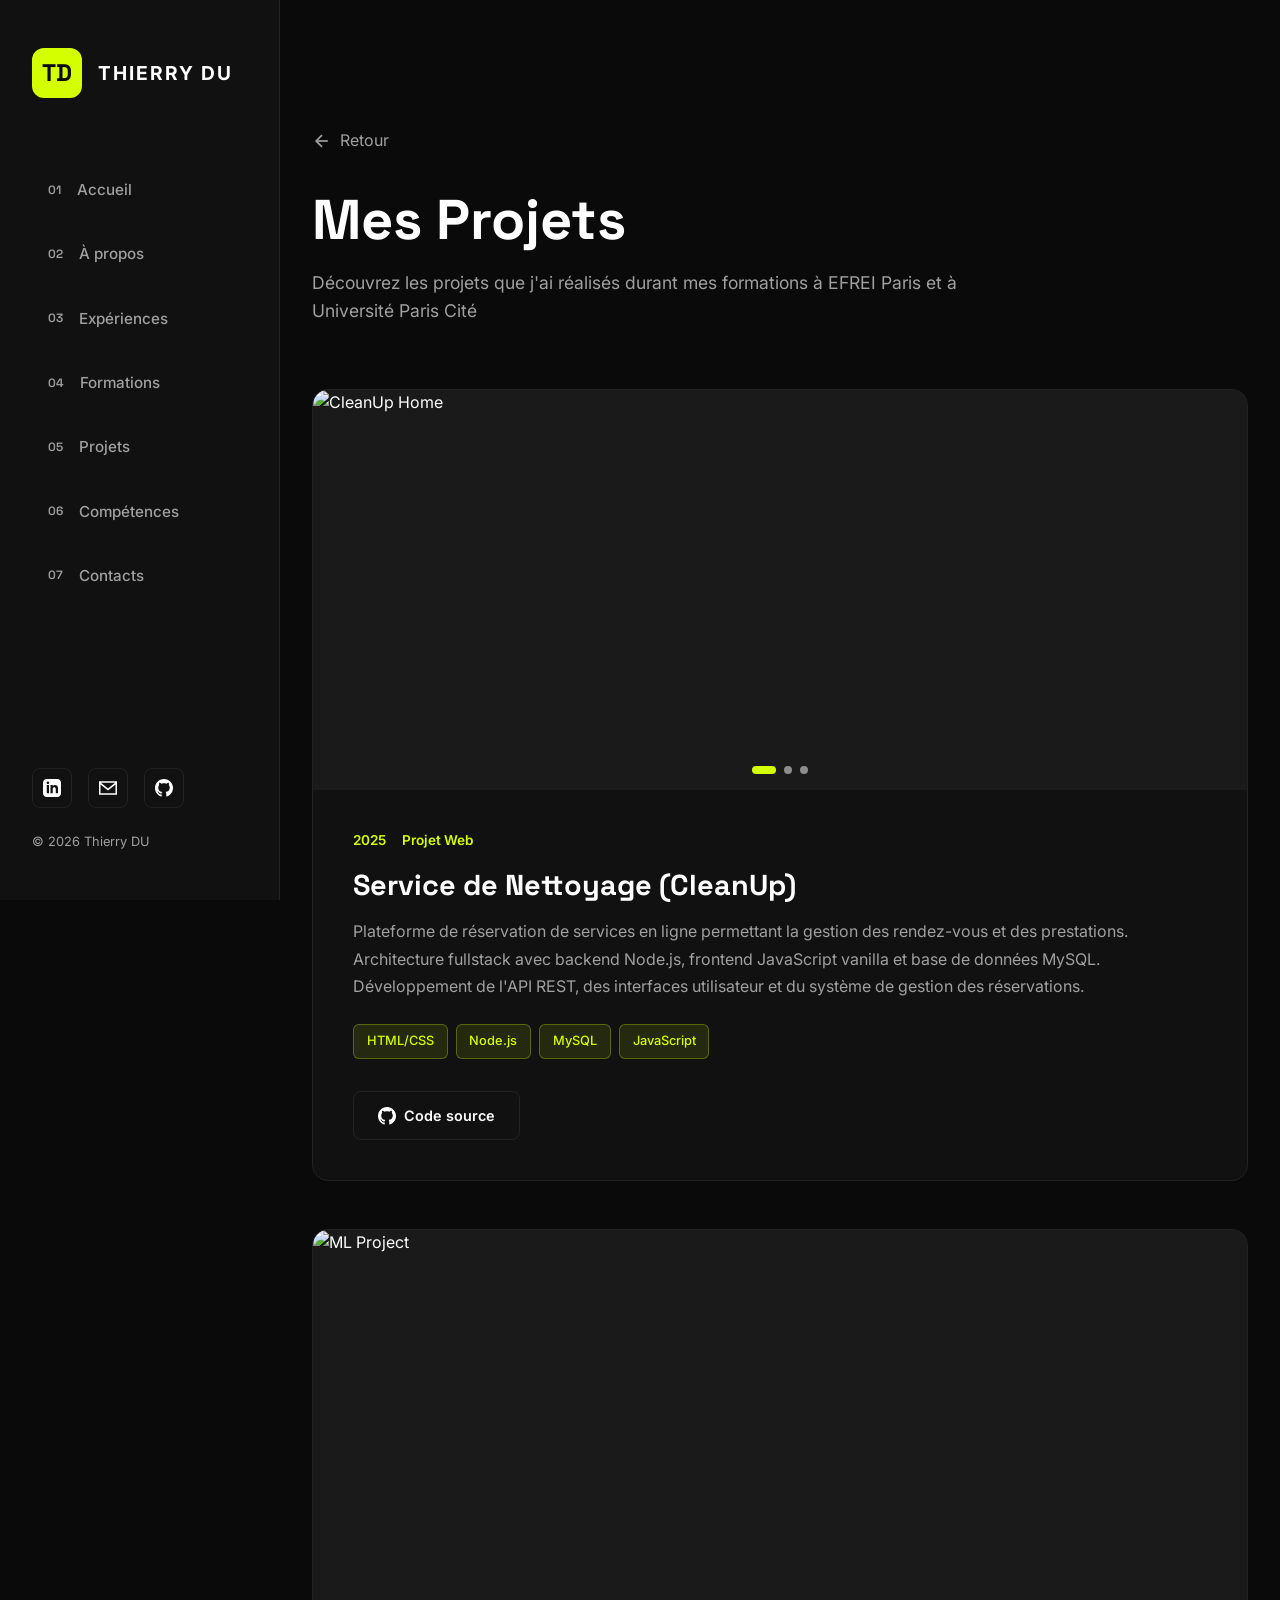
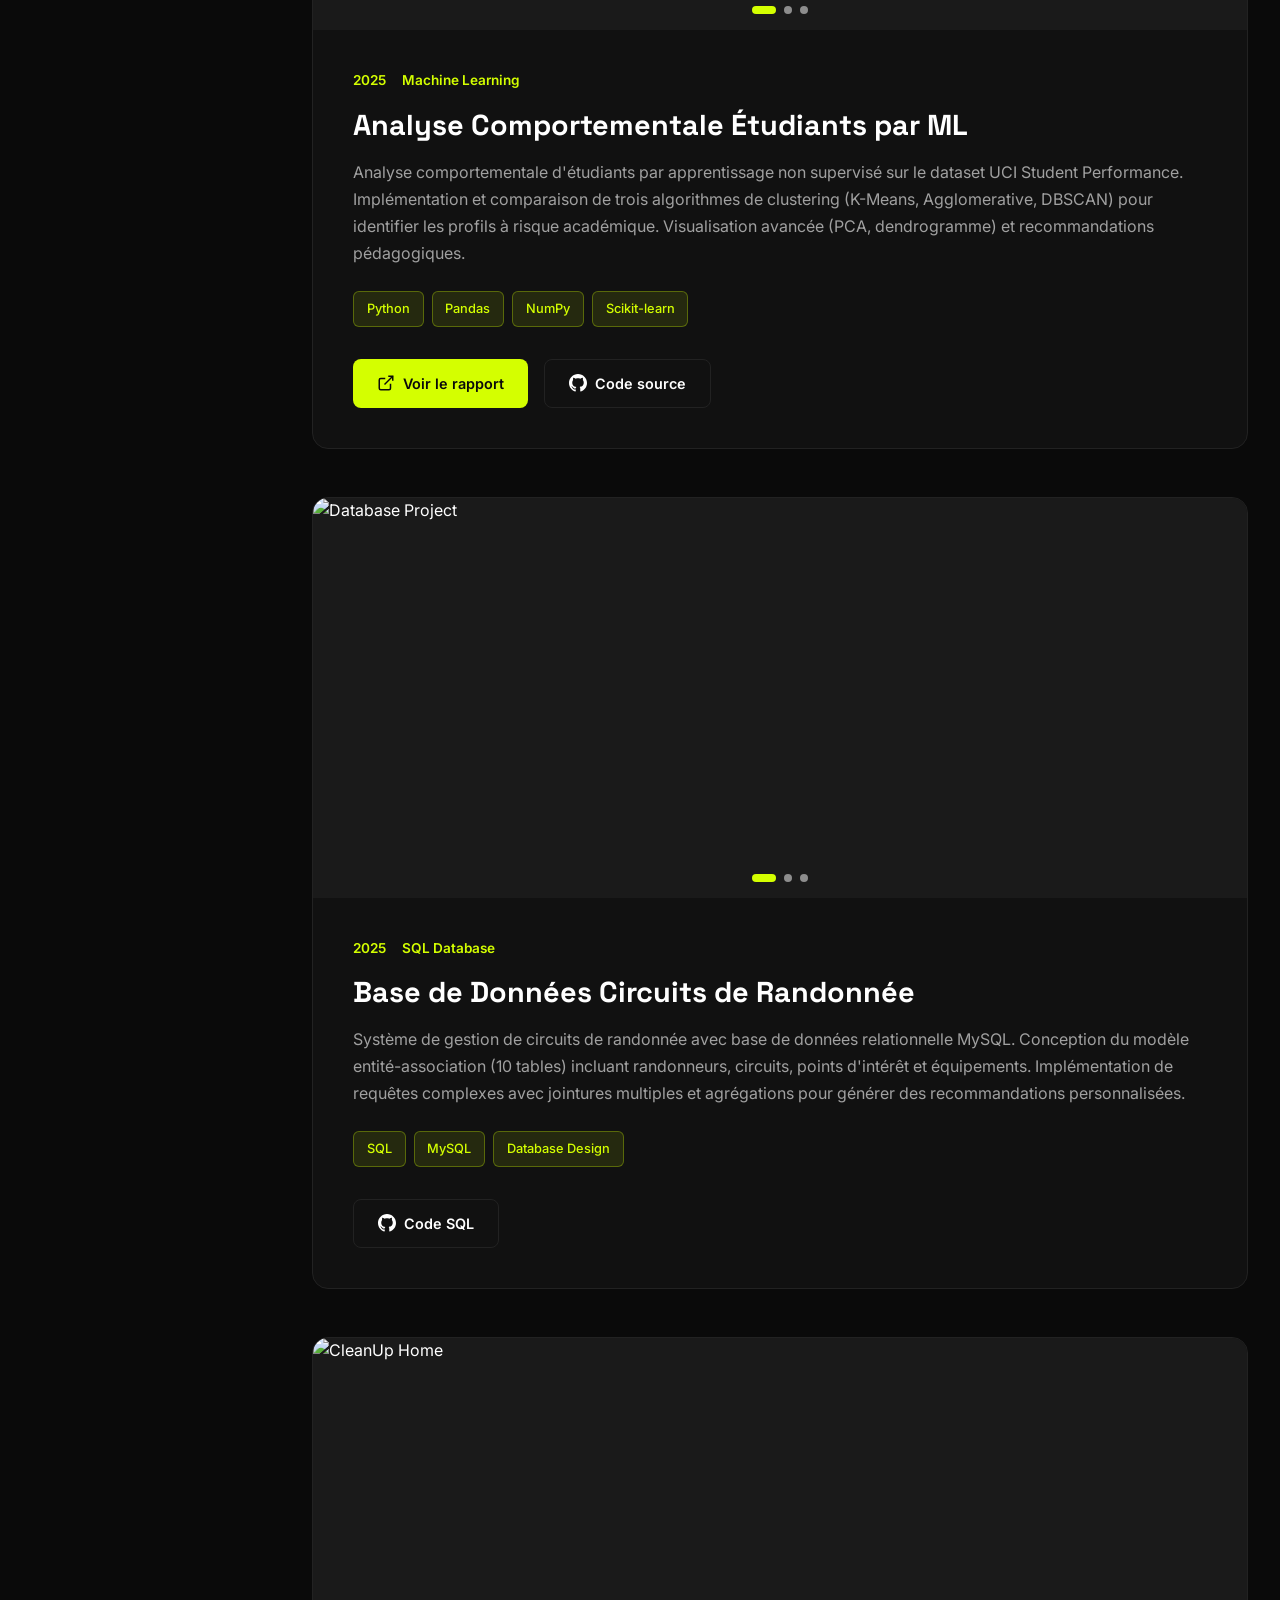
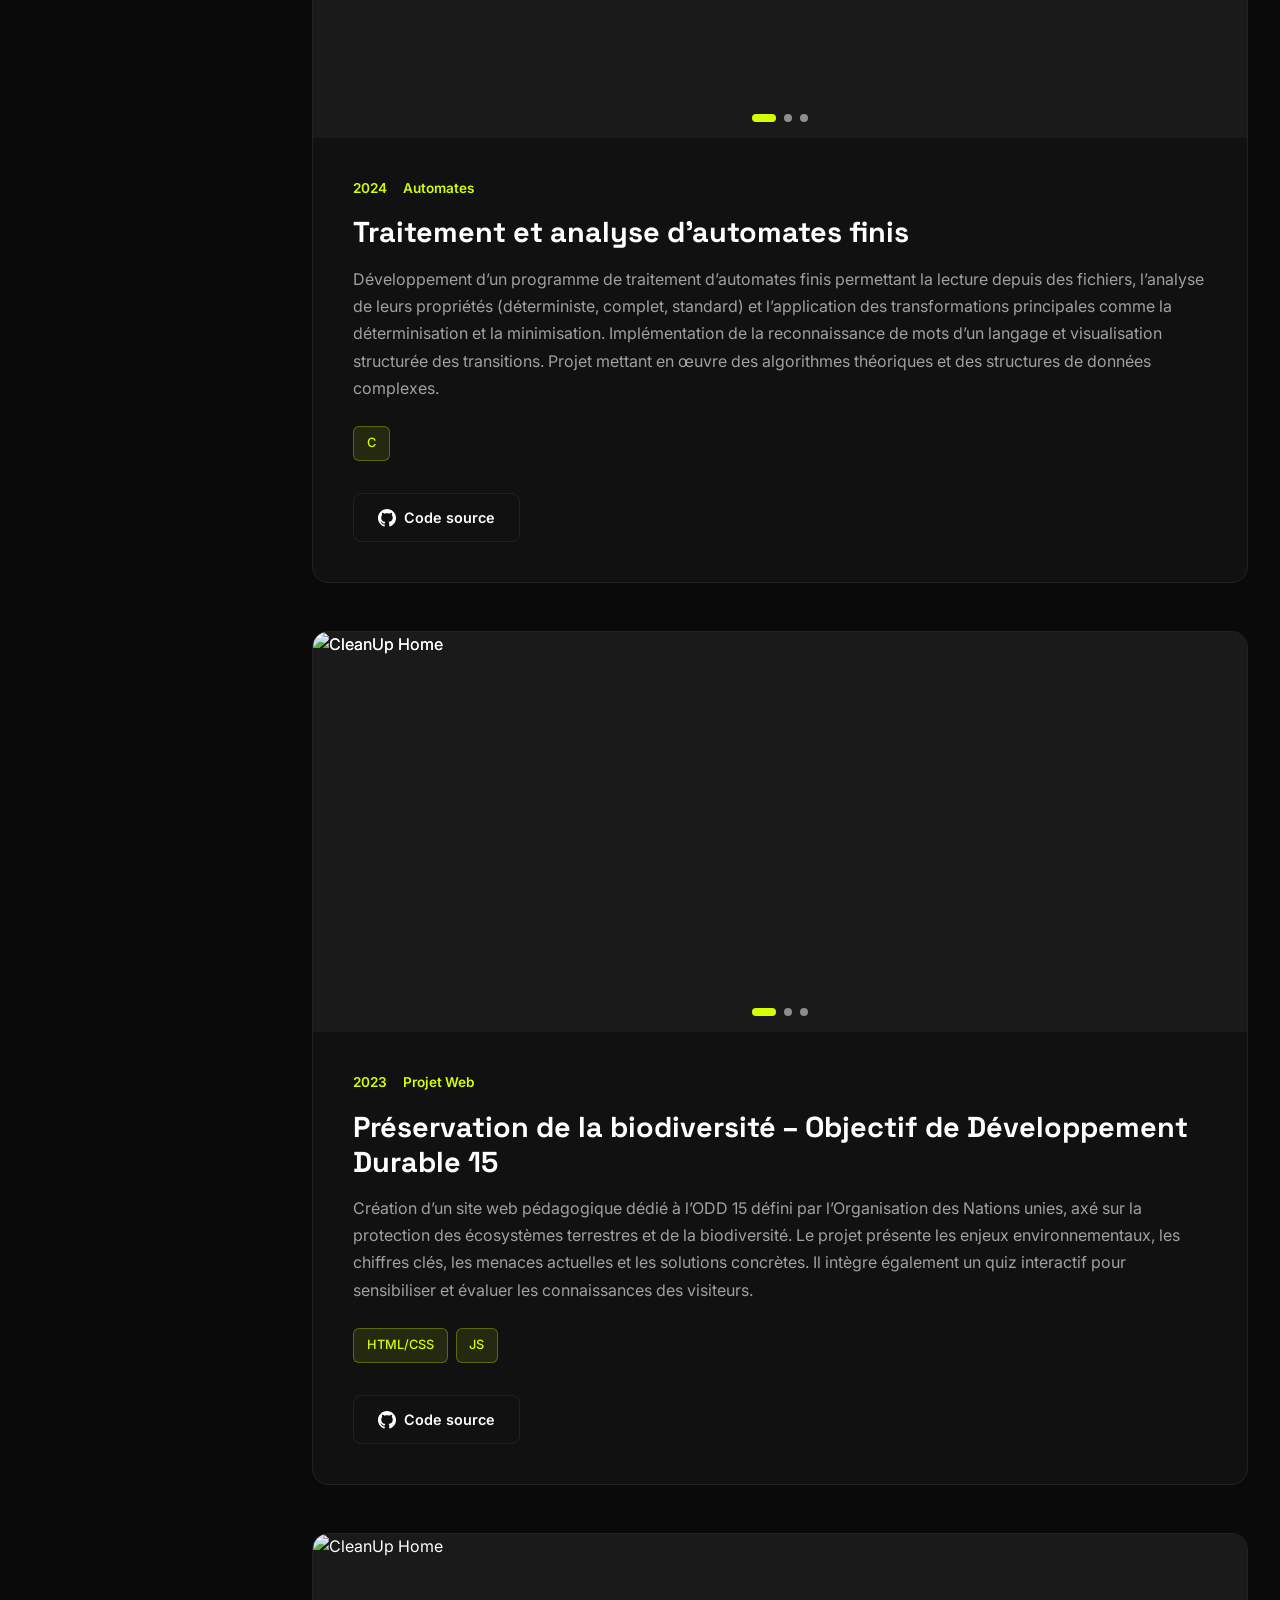
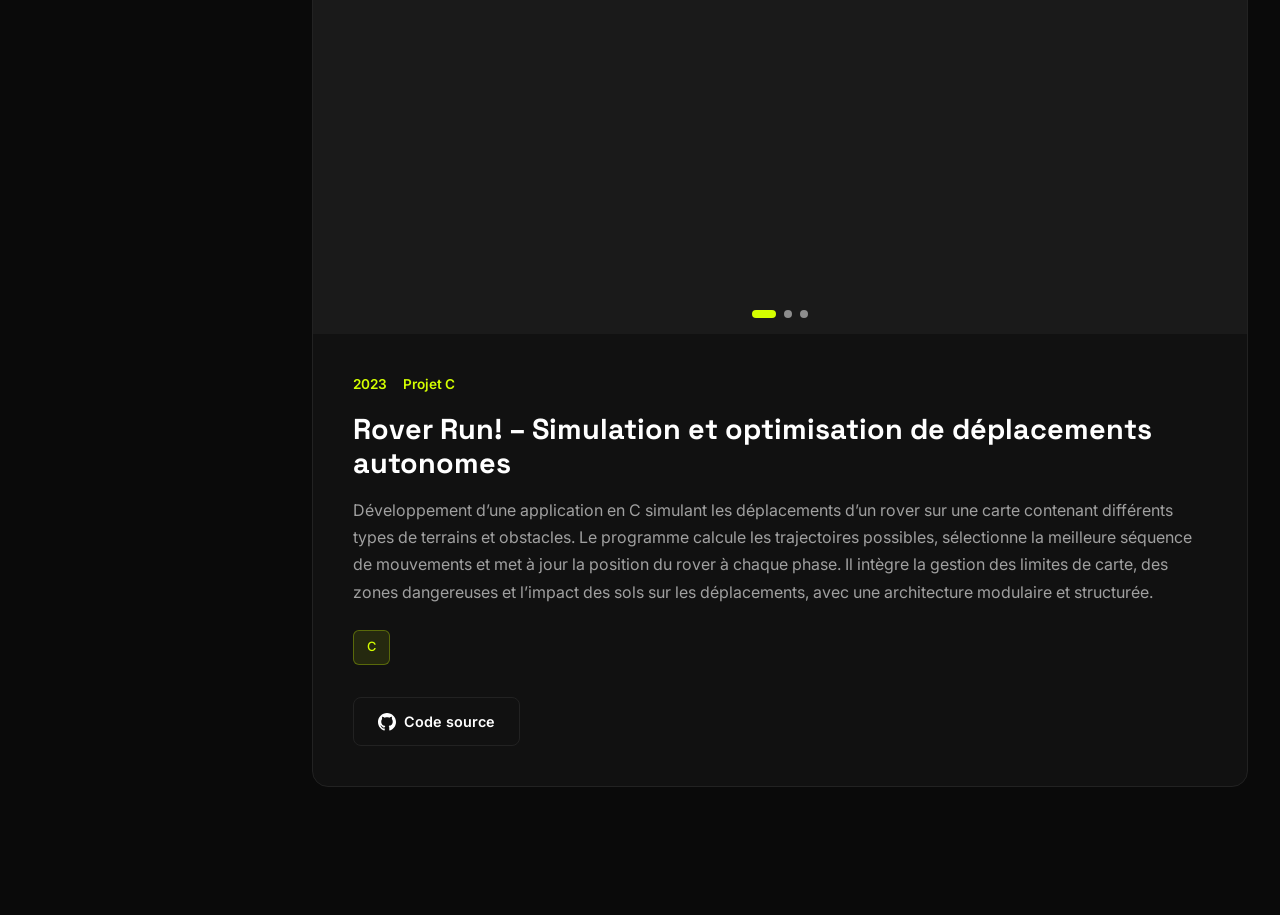
==== commit b191c6aa: "Change labels from singular to plural in projet.html" ====
--- a/projet.html
+++ b/projet.html
@@ -29,11 +29,11 @@
             </a>
             <a href="index.html#experience" class="nav-item">
                 <span class="nav-number">03</span>
-                <span class="nav-label">Expérience</span>
+                <span class="nav-label">Expériences</span>
             </a>
             <a href="index.html#education" class="nav-item">
                 <span class="nav-number">04</span>
-                <span class="nav-label">Formation</span>
+                <span class="nav-label">Formations</span>
             </a>
             <!-- APRÈS (scroll vers la section) ✅ -->
         <a href="#projects-cta" class="nav-item">
@@ -47,7 +47,7 @@
             </a>
             <a href="index.html#contact" class="nav-item">
                 <span class="nav-number">07</span>
-                <span class="nav-label">Contact</span>
+                <span class="nav-label">Contacts</span>
             </a>
         </nav>
         
@@ -203,7 +203,7 @@
                                 <span class="tag">Scikit-learn</span>
                             </div>
                             <div class="project-links">
-                                <a href="../Portfolio/Projets/Projet_ML_THIERRY/Rapport.pdf" target="_blank" class="btn btn-primary btn-sm">
+                                <a href="../Portfolio/Rapport.pdf" target="_blank" class="btn btn-primary btn-sm">
                                     <svg width="18" height="18" viewBox="0 0 24 24" fill="none" stroke="currentColor" stroke-width="2">
                                         <path d="M18 13v6a2 2 0 0 1-2 2H5a2 2 0 0 1-2-2V8a2 2 0 0 1 2-2h6"></path>
                                         <polyline points="15 3 21 3 21 9"></polyline>
